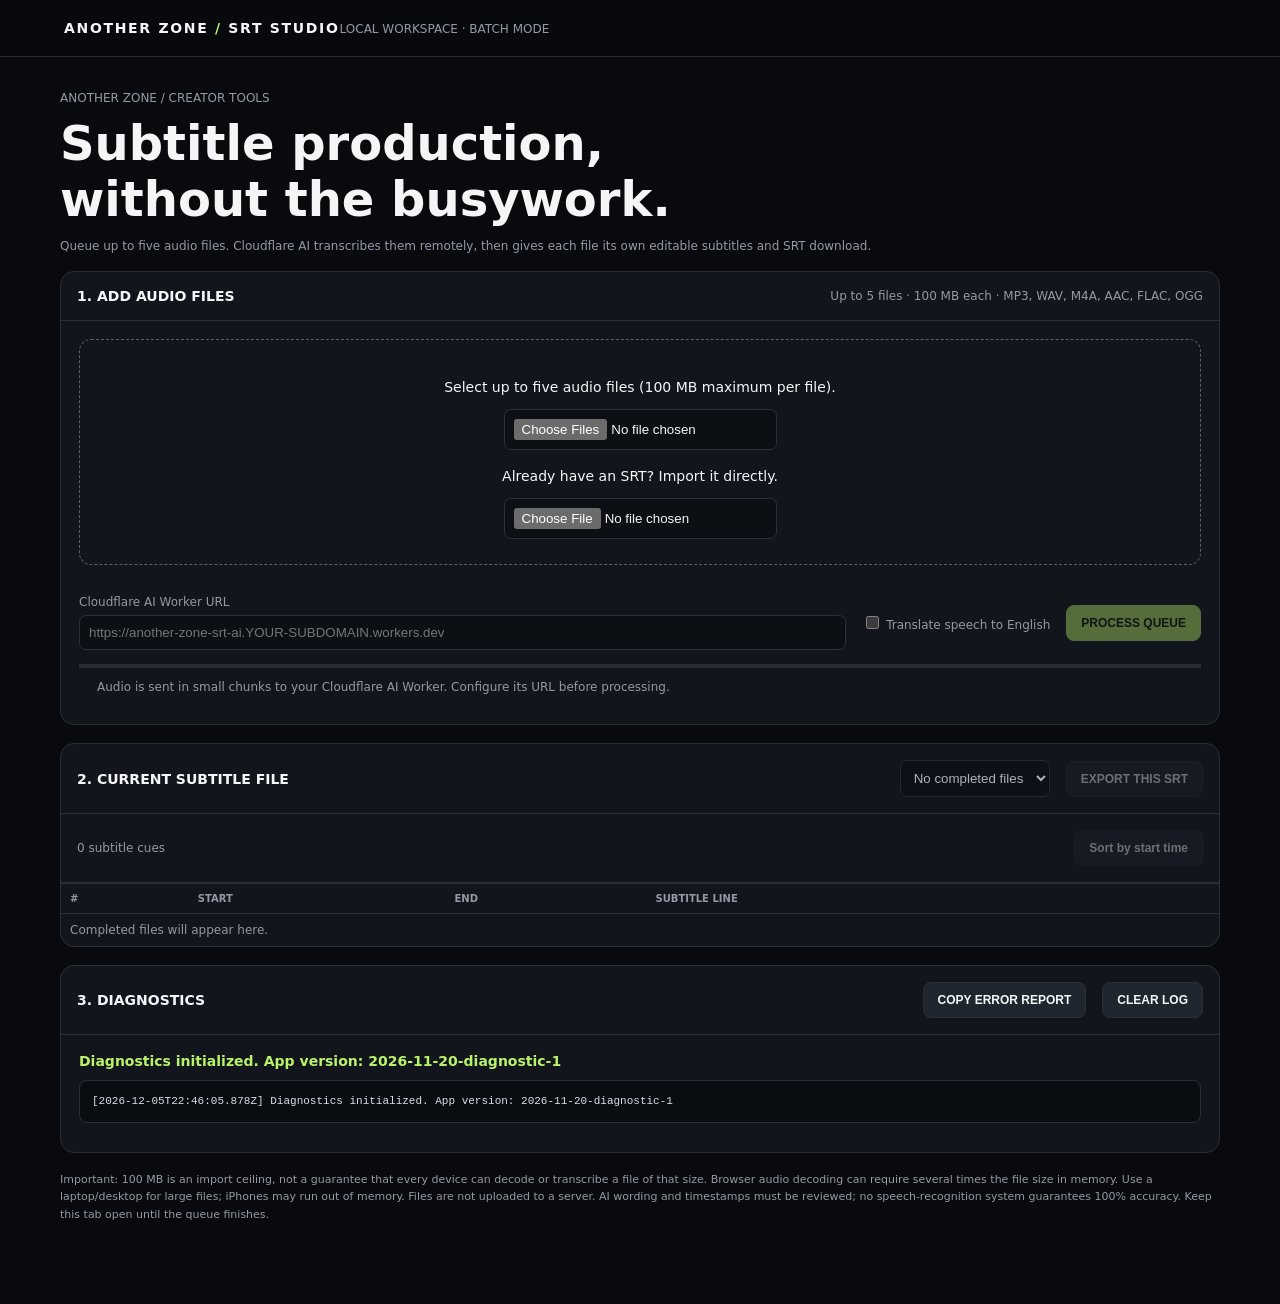
==== index.html @ 80d5459a "Remove unnecessary full-size MP3 allocation" ====
<!doctype html>
<html lang="en"><head><meta charset="utf-8"><meta name="viewport" content="width=device-width,initial-scale=1"><meta name="theme-color" content="#090a0d"><title>Another Zone SRT Studio</title>
<style>
:root{color-scheme:dark;--bg:#090a0d;--panel:#12151b;--line:#2a303a;--muted:#9299a7;--text:#f4f5f7;--accent:#b8f36b}*{box-sizing:border-box}body{margin:0;background:var(--bg);color:var(--text);font:14px system-ui,sans-serif}header{padding:20px 5%;border-bottom:1px solid var(--line);position:sticky;top:0;background:#090a0dee}header b{letter-spacing:.12em}main{max-width:1200px;margin:auto;padding:34px 20px 70px}h1{font-size:clamp(30px,5vw,48px);margin:10px 0}.muted{color:var(--muted);font-size:12px}.panel{background:var(--panel);border:1px solid var(--line);border-radius:14px;margin:18px 0;overflow:hidden}.head{padding:16px;border-bottom:1px solid var(--line);display:flex;justify-content:space-between;align-items:center;gap:12px;flex-wrap:wrap}.body{padding:18px}.btn{border:1px solid var(--line);background:#202630;color:var(--text);padding:10px 14px;border-radius:8px;cursor:pointer;font-weight:650;font-size:12px}.primary{background:var(--accent);color:#10150b;border-color:var(--accent)}button:disabled{opacity:.4;cursor:not-allowed}.settings{display:flex;gap:16px;flex-wrap:wrap;align-items:center}.settings label{font-size:12px;color:var(--muted)}select,input{background:#0c0f14;color:var(--text);border:1px solid var(--line);padding:9px;border-radius:7px}.drop{border:1px dashed #56606e;border-radius:12px;padding:25px;text-align:center}.queue{display:grid;gap:8px;margin-top:14px}.job{display:flex;align-items:center;gap:12px;justify-content:space-between;padding:12px;border:1px solid var(--line);border-radius:9px;flex-wrap:wrap}.job small{color:var(--muted)}.state{font-size:11px;color:var(--accent)}.progress{height:4px;background:#272d36;margin-top:14px}.progress span{display:block;height:100%;background:var(--accent);width:0}.msg{padding:12px 18px;color:var(--muted);font-size:12px}.tablewrap{overflow:auto}table{border-collapse:collapse;width:100%;min-width:760px}th,td{padding:9px;border-top:1px solid var(--line);text-align:left}th{font-size:10px;color:var(--muted)}td input,td textarea{width:100%;min-width:100px}td textarea{min-width:240px;min-height:42px}.rowbtn{padding:5px 8px}.foot{font-size:11px;color:var(--muted);line-height:1.6}
</style></head><body><header><b>ANOTHER ZONE <span style="color:var(--accent)">/</span> SRT STUDIO</b><span class="muted">LOCAL WORKSPACE · BATCH MODE</span></header><main>
<div class="muted">ANOTHER ZONE / CREATOR TOOLS</div><h1>Subtitle production,<br>without the busywork.</h1><p class="muted">Queue up to five audio files. Cloudflare AI transcribes them remotely, then gives each file its own editable subtitles and SRT download.</p>
<section class="panel"><div class="head"><b>1. ADD AUDIO FILES</b><span class="muted">Up to 5 files · 100 MB each · MP3, WAV, M4A, AAC, FLAC, OGG</span></div><div class="body"><div class="drop"><p>Select up to five audio files (100 MB maximum per file).</p><input id="files" type="file" accept="audio/*,.mp3,.wav,.m4a,.aac,.flac,.ogg" multiple><p style="margin-top:18px">Already have an SRT? Import it directly.</p><input id="srtfile" type="file" accept=".srt,.txt"></div><div class="queue" id="queue"></div><div class="settings" style="margin-top:16px"><label style="flex:1;min-width:240px">Cloudflare AI Worker URL <input id="workerurl" type="url" placeholder="https://another-zone-srt-ai.YOUR-SUBDOMAIN.workers.dev" style="width:100%;margin-top:6px"></label><label><input id="translate" type="checkbox"> Translate speech to English</label><button class="btn primary" id="run" disabled>PROCESS QUEUE</button></div><div class="progress"><span id="bar"></span></div><div class="msg" id="message">Audio is sent in small chunks to your Cloudflare AI Worker. Configure its URL before processing.</div></div></section>
<section class="panel"><div class="head"><b>2. CURRENT SUBTITLE FILE</b><div class="settings"><select id="active" disabled><option>No completed files</option></select><button class="btn" id="download" disabled>EXPORT THIS SRT</button></div></div><div class="head"><span class="muted" id="stats">0 subtitle cues</span><button class="btn" id="sort" disabled>Sort by start time</button></div><div class="tablewrap"><table><thead><tr><th>#</th><th>START</th><th>END</th><th>SUBTITLE LINE</th><th></th></tr></thead><tbody id="rows"><tr><td colspan="5" class="muted">Completed files will appear here.</td></tr></tbody></table></div></section>
<section class="panel"><div class="head"><b>3. DIAGNOSTICS</b><div class="settings"><button class="btn" id="diagcopy">COPY ERROR REPORT</button><button class="btn" id="diagclear">CLEAR LOG</button></div></div><div class="body"><div id="diagstatus" style="font-weight:650;color:var(--accent)">Diagnostics ready. Errors and processing stages will appear here.</div><pre id="diaglog" style="white-space:pre-wrap;overflow-wrap:anywhere;max-height:300px;overflow:auto;background:#090c11;border:1px solid var(--line);border-radius:8px;padding:12px;font:11px/1.5 ui-monospace,monospace;color:#d9dee8">No errors recorded.</pre></div></section><p class="foot">Important: 100 MB is an import ceiling, not a guarantee that every device can decode or transcribe a file of that size. Browser audio decoding can require several times the file size in memory. Use a laptop/desktop for large files; iPhones may run out of memory. Files are not uploaded to a server. AI wording and timestamps must be reviewed; no speech-recognition system guarantees 100% accuracy. Keep this tab open until the queue finishes.</p>
</main><script type="module">
const $=id=>document.getElementById(id);let jobs=[],results=new Map(),pipe=null,pipeModel='',lib=null,current='';let db=null;
const MAX=100*1024*1024;
const DIAG_KEY='az_srt_diagnostics_v1';let diagLines=[];
function diag(message,detail=''){const line='['+new Date().toISOString()+'] '+message+(detail?'\n'+String(detail):'');diagLines.push(line);if(diagLines.length>120)diagLines=diagLines.slice(-120);try{localStorage.setItem(DIAG_KEY,JSON.stringify(diagLines))}catch{}const el=$('diaglog');if(el)el.textContent=diagLines.join('\n\n');const st=$('diagstatus');if(st)st.textContent=message}
try{diagLines=JSON.parse(localStorage.getItem(DIAG_KEY)||'[]')}catch{diagLines=[]}
window.addEventListener('error',e=>diag('JAVASCRIPT ERROR: '+(e.message||'Unknown error'),(e.filename||'')+':'+(e.lineno||'?')+':'+(e.colno||'?')+'\n'+(e.error?.stack||'')));
window.addEventListener('unhandledrejection',e=>diag('UNHANDLED PROMISE REJECTION',e.reason?.stack||e.reason?.message||String(e.reason)));
window.addEventListener('pagehide',()=>{try{localStorage.setItem(DIAG_KEY,JSON.stringify(diagLines))}catch{}});
$('diagcopy').onclick=async()=>{const report=['Another Zone SRT Studio diagnostic report','User agent: '+navigator.userAgent,'URL: '+location.href,'Online: '+navigator.onLine,'Memory: '+(performance.memory?Math.round(performance.memory.usedJSHeapSize/1048576)+' MB heap':'not exposed'),...diagLines].join('\n\n');try{await navigator.clipboard.writeText(report);say('Diagnostic report copied. Paste it into this chat.')}catch{const ta=document.createElement('textarea');ta.value=report;document.body.append(ta);ta.select();document.execCommand('copy');ta.remove();say('Diagnostic report copied. Paste it into this chat.')}};
$('diagclear').onclick=()=>{diagLines=[];try{localStorage.removeItem(DIAG_KEY)}catch{}diag('Diagnostic log cleared.')};
diag('Diagnostics initialized. App version: 2026-11-20-diagnostic-1');
try{const savedWorker=localStorage.getItem('az_srt_worker_url');if(savedWorker)$('workerurl').value=savedWorker}catch{}$('workerurl').addEventListener('change',()=>{try{localStorage.setItem('az_srt_worker_url',$('workerurl').value.trim())}catch{}});
const fmt=n=>{n=Math.max(0,Math.round(n));return [Math.floor(n/3600000),Math.floor(n%3600000/60000),Math.floor(n%60000/1000)].map(x=>String(x).padStart(2,'0')).join(':')+','+String(n%1000).padStart(3,'0')};
const time=s=>{const m=String(s).trim().match(/^(\d{1,2}):(\d{2}):(\d{2})[,\.](\d{1,3})$/);return m?(+m[1]*3600+ +m[2]*60+ +m[3])*1000+ +(m[4].padEnd(3,'0')):null};
function openDB(){return new Promise((resolve,reject)=>{const req=indexedDB.open('AnotherZoneSRTStudio',1);req.onupgradeneeded=()=>{if(!req.result.objectStoreNames.contains('subtitles'))req.result.createObjectStore('subtitles',{keyPath:'name'})};req.onsuccess=()=>{db=req.result;resolve(db)};req.onerror=()=>reject(req.error)})}
function saveDoc(name,cues){if(!db)return;const tx=db.transaction('subtitles','readwrite');tx.objectStore('subtitles').put({name,cues,updated:Date.now()})}
async function restoreDocs(){try{await openDB();const tx=db.transaction('subtitles','readonly'),req=tx.objectStore('subtitles').getAll();req.onsuccess=()=>{for(const doc of req.result||[])results.set(doc.name,doc.cues);if(results.size){current=[...results.keys()][0];renderResults();say('Restored '+results.size+' saved subtitle file(s) from this browser.')}}}catch(e){say('Local recovery storage is unavailable in this browser: '+e.message)}}
function parseSrt(raw){const blocks=raw.replace(/^\uFEFF/,'').replace(/\r/g,'').trim().split(/\n\s*\n/),out=[];for(const block of blocks){const lines=block.split('\n'),idx=lines.findIndex(x=>x.includes('-->'));if(idx<0)continue;const p=lines[idx].split('-->'),a=time(p[0].trim()),b=time(p[1].trim().split(/\s+/)[0]);if(a===null||b===null)continue;const text=lines.slice(idx+1).join('\n').replace(/<[^>]*>/g,'').trim();if(text)out.push({start:a,end:b,text})}return out}
$('srtfile').addEventListener('change',async e=>{const file=e.target.files&&e.target.files[0];if(!file)return;try{const cues=parseSrt(await file.text());if(!cues.length)throw Error('No valid subtitle cues found. Check that this is a standard SRT file.');const name=file.name.toLowerCase().endsWith('.srt')?file.name:file.name.replace(/\.[^.]+$/,'')+'.srt';results.set(name,cues);current=name;saveDoc(name,cues);renderResults();say('Imported '+cues.length+' subtitle cues from '+file.name+'. You can edit and export them below.')}catch(err){say('SRT import failed: '+err.message)}e.target.value=''});function say(s){$('message').textContent=s}
function renderQueue(){$('queue').innerHTML='';jobs.forEach((j,i)=>{const d=document.createElement('div');d.className='job';const info=document.createElement('div');info.innerHTML='<b></b><br><small></small>';info.querySelector('b').textContent=(i+1)+'. '+j.file.name;info.querySelector('small').textContent=(j.file.size/1048576).toFixed(1)+' MB';const st=document.createElement('span');st.className='state';st.textContent=j.status;const right=document.createElement('div');right.style.textAlign='right';right.append(st);if(j.error){const err=document.createElement('small');err.style.cssText='display:block;max-width:520px;color:#ff9b9b;margin-top:5px;white-space:normal';err.textContent=j.error;right.append(err)}d.append(info,right);$('queue').append(d)});$('run').disabled=!jobs.some(j=>j.status==='Queued')}
function renderResults(){const names=[...results.keys()];$('active').innerHTML='';names.forEach(n=>{const o=document.createElement('option');o.value=n;o.textContent=n;$('active').append(o)});$('active').disabled=!names.length;$('download').disabled=!names.length;$('sort').disabled=!names.length;if(!names.length)return;current=names.includes(current)?current:names[0];$('active').value=current;renderCues()}
function renderCues(){const cues=results.get(current)||[];$('stats').textContent=cues.length+' cues · '+current;$('rows').innerHTML='';cues.forEach((c,i)=>{const tr=document.createElement('tr');const td0=document.createElement('td');td0.textContent=i+1;tr.append(td0);['start','end'].forEach(k=>{const td=document.createElement('td'),inp=document.createElement('input');inp.value=fmt(c[k]);inp.onchange=()=>{const v=time(inp.value);if(v===null||v<0){inp.value=fmt(c[k]);say('Invalid timecode. Use HH:MM:SS,mmm.')}else{c[k]=v;say('Timecode updated.')}};td.append(inp);tr.append(td)});const td=document.createElement('td'),ta=document.createElement('textarea');ta.value=c.text;ta.onchange=()=>c.text=ta.value;td.append(ta);tr.append(td);const del=document.createElement('td'),b=document.createElement('button');b.className='btn rowbtn';b.textContent='×';b.onclick=()=>{cues.splice(i,1);renderCues()};del.append(b);tr.append(del);$('rows').append(tr)})}
$('active').onchange=()=>{current=$('active').value;renderCues()};
$('files').onchange=()=>{const chosen=[...$('files').files];if(chosen.length>5){say('Choose no more than five files per batch.');$('files').value='';return}const invalid=chosen.find(f=>f.size>MAX);if(invalid){say(invalid.name+' exceeds the 100 MB per-file limit.');$('files').value='';return}jobs=chosen.map(file=>({file,status:'Queued'}));renderQueue();say(chosen.length+' file(s) queued. They will run sequentially.');};
async function getAudioDuration(file){return new Promise((resolve,reject)=>{const audio=document.createElement('audio'),url=URL.createObjectURL(file),timer=setTimeout(()=>{URL.revokeObjectURL(url);reject(Error('AUDIO_METADATA_TIMEOUT: Could not read audio duration.'))},15000);audio.preload='metadata';audio.onloadedmetadata=()=>{clearTimeout(timer);const d=audio.duration;URL.revokeObjectURL(url);if(!Number.isFinite(d)||d<=0)reject(Error('AUDIO_DURATION_UNKNOWN: Could not determine recording length.'));else resolve(d)};audio.onerror=()=>{clearTimeout(timer);URL.revokeObjectURL(url);reject(Error('AUDIO_METADATA_FAILED: Safari could not read this audio format.'))};audio.src=url})}
function parseWorkerTime(v){if(typeof v==='number')return v;const n=Number(v);return Number.isFinite(n)?n:0}
function mp3Chunks(file){
  return file.arrayBuffer().then(buffer=>{
    const data=new Uint8Array(buffer);let pos=0;
    if(data.length>=10&&String.fromCharCode(...data.slice(0,3))==='ID3'){
      const size=(data[6]<<21)|(data[7]<<14)|(data[8]<<7)|data[9];pos=Math.min(data.length,10+size);
    }
    const frames=[];let skipped=0;
    const mpeg1=[0,32,40,48,56,64,80,96,112,128,160,192,224,256,320];
    const mpeg2=[0,8,16,24,32,40,48,56,64,80,96,112,128,144,160];
    while(pos+4<=data.length){
      const h=(data[pos]*0x1000000)+(data[pos+1]<<16)+(data[pos+2]<<8)+data[pos+3];
      if((h>>>21)!==0x7ff){pos++;if(++skipped>4096&&frames.length===0)throw Error('MP3_INVALID: Could not locate valid MP3 audio frames.');continue}
      const version=(h>>>19)&3,layer=(h>>>17)&3,bitrateIndex=(h>>>12)&15,sampleIndex=(h>>>10)&3,padding=(h>>>9)&1;
      if(version===1||layer!==1||bitrateIndex===0||bitrateIndex===15||sampleIndex===3){pos++;continue}
      const rates=[44100,48000,32000];let rate=rates[sampleIndex];if(version===2)rate/=2;else if(version===0)rate/=4;
      const bitrate=(version===3?mpeg1:mpeg2)[bitrateIndex]*1000;
      const frameLength=Math.floor((version===3?144:72)*bitrate/rate)+padding;
      if(frameLength<24||pos+frameLength>data.length){pos++;continue}
      const seconds=(version===3?1152:576)/rate;
      frames.push({start:pos,end:pos+frameLength,duration:seconds});pos+=frameLength;skipped=0;
    }
    if(!frames.length)throw Error('MP3_UNSUPPORTED: This file does not contain a supported MP3 audio stream.');
    const chunks=[];let first=0,last=0,duration=0,chunkStart=0;
    for(let i=0;i<frames.length;i++){
      const frame=frames[i],frameDuration=frame.duration;
      if(i>first&&(duration+frameDuration>15||frame.end-frames[first].start>900000)){
        chunks.push({start:frames[first].start,end:frames[i-1].end,startSeconds:chunkStart,duration});
        chunkStart+=duration;first=i;duration=0;
      }
      duration+=frameDuration;last=i;
    }
    if(last>=first)chunks.push({start:frames[first].start,end:frames[last].end,startSeconds:chunkStart,duration});
    return {data,chunks,totalDuration:frames.reduce((s,x)=>s+x.duration,0)};
  });
}
function bytesToBase64(bytes){
  let binary='';const step=0x8000;
  for(let i=0;i<bytes.length;i+=step)binary+=String.fromCharCode(...bytes.subarray(i,Math.min(i+step,bytes.length)));
  return btoa(binary);
}
function cuesFromChunk(data,offset,duration){
  const segments=Array.isArray(data.segments)?data.segments:[],cues=[];
  for(const seg of segments){
    const text=String(seg.text||'').trim();if(!text)continue;
    const a=parseWorkerTime(seg.start??seg.timestamp?.[0]),b=parseWorkerTime(seg.end??seg.timestamp?.[1]);
    cues.push({start:Math.round((offset+Math.max(0,a))*1000),end:Math.round(Math.min(offset+duration,offset+Math.max(a+0.25,b))*1000),text});
  }
  if(!cues.length){const text=String(data.text||'').trim();if(text)cues.push({start:Math.round(offset*1000),end:Math.round((offset+duration)*1000),text});}
  return cues;
}
async function transcribe(job){
  const base=$('workerurl').value.trim().replace(/\/+$/,'');
  if(!/^https:\/\//i.test(base))throw Error('WORKER_URL_MISSING: The transcription service is not connected yet. A Cloudflare Worker URL is required.');
  if(!/\.mp3(?:$|\?)/i.test(job.file.name))throw Error('FORMAT_NOT_SUPPORTED: Reliable remote chunking currently supports MP3 files. Please use an MP3 export.');
  job.stage='checking transcription service';diag('WORKER: checking '+base+'/health');
  let health;try{health=await fetch(base+'/health',{method:'GET'});}catch(e){throw Error('WORKER_CONNECTION_FAILED: Could not reach the transcription service. Check its URL and deployment. '+e.message)}
  if(!health.ok)throw Error('WORKER_HEALTH_FAILED: Service returned HTTP '+health.status+'.');
  const healthData=await health.json();if(!healthData.ok)throw Error('WORKER_HEALTH_INVALID: '+JSON.stringify(healthData));
  diag('WORKER CONNECTED: '+(healthData.model||'Whisper'));
  job.stage='splitting MP3 at valid frame boundaries';
  const parsed=await mp3Chunks(job.file),out=[];
  diag('MP3 READY: '+job.file.name+' · '+parsed.totalDuration.toFixed(1)+' seconds · '+parsed.chunks.length+' valid audio chunks');
  for(let i=0;i<parsed.chunks.length;i++){
    const chunk=parsed.chunks[i],blob=parsed.data.slice(chunk.start,chunk.end);
    if(blob.byteLength>1024*1024)throw Error('CHUNK_TOO_LARGE: An MP3 segment exceeded 1 MB. Export at a lower bitrate and retry.');
    job.stage='transcribing audio chunk '+(i+1)+'/'+parsed.chunks.length;
    say('Transcribing '+job.file.name+' · '+(i+1)+' of '+parsed.chunks.length);
    diag('UPLOAD: '+job.file.name+' chunk '+(i+1)+'/'+parsed.chunks.length+' · '+Math.round(chunk.startSeconds)+'s');
    const response=await fetch(base+'/transcribe-chunk',{method:'POST',headers:{'Content-Type':'application/octet-stream','X-Chunk-Index':String(i),'X-Chunk-Count':String(parsed.chunks.length),'X-Audio-Name':encodeURIComponent(job.file.name),'X-Task':$('translate').checked?'translate':'transcribe','X-Chunk-Start':String(chunk.startSeconds),'X-Chunk-Duration':String(chunk.duration)},body:blob});
    let data;try{data=await response.json()}catch{throw Error('WORKER_BAD_RESPONSE: HTTP '+response.status+' returned an invalid response.')}
    if(!response.ok||!data.ok)throw Error('CLOUDFLARE_AI_ERROR: '+(data.error||response.status)+' · '+(data.message||response.statusText));
    const cues=cuesFromChunk(data,chunk.startSeconds,chunk.duration);out.push(...cues);
    diag('CHUNK COMPLETE: '+(i+1)+'/'+parsed.chunks.length+' · '+cues.length+' subtitle cues');
    $('bar').style.width=Math.round((i+1)/parsed.chunks.length*100)+'%';
  }
  if(!out.length)throw Error('NO_TRANSCRIPT: The transcription service returned no speech.');
  out.sort((a,b)=>a.start-b.start);diag('TRANSCRIPTION COMPLETE: '+out.length+' subtitle cues');return out;
}
$('run').onclick=async()=>{const btn=$('run');if(btn.dataset.busy==='1')return;btn.dataset.busy='1';btn.disabled=true;let completed=0;try{for(const job of jobs){if(job.status!=='Queued')continue;job.status='Processing';renderQueue();try{const cues=await transcribe(job);const name=job.file.name.replace(/\.[^.]+$/,'')+'.srt';results.set(name,cues);saveDoc(name,cues);job.status='Done · '+cues.length+' cues';completed++;current=name;renderResults();job.status='Done';say('Completed '+job.file.name+'. Export it now or continue to the next file.');}catch(e){job.status='Failed';job.error=(e&&e.stack)?e.stack:(e?.message||String(e));diag('JOB FAILED: '+job.file.name+' at stage '+(job.stage||'unknown'),job.error);say('Could not process '+job.file.name+': '+(e?.message||String(e))+' · See Diagnostics below.')}renderQueue();$('bar').style.width=Math.round((jobs.filter(j=>j.status!=='Queued'&&j.status!=='Processing').length/jobs.length)*100)+'%'}say('Queue finished. '+completed+' file(s) completed. Export each result using the file selector.')}catch(e){diag('QUEUE FATAL ERROR',e?.stack||e?.message||String(e));say('Queue stopped: '+(e?.message||String(e))+' · See Diagnostics below.')}finally{renderQueue();btn.dataset.busy='0';btn.disabled=!jobs.some(j=>j.status==='Queued')}};
function makeSrt(name){const cues=results.get(name)||[];return cues.map((c,i)=>(i+1)+'\n'+fmt(c.start)+' --> '+fmt(c.end)+'\n'+c.text.replace(/\r/g,'').trim()).join('\n\n')+'\n'}
$('download').onclick=()=>{if(!current)return;const blob=new Blob([makeSrt(current)],{type:'application/x-subrip;charset=utf-8'}),url=URL.createObjectURL(blob),a=document.createElement('a');a.href=url;a.download=current;a.click();setTimeout(()=>URL.revokeObjectURL(url),2000)};
$('sort').onclick=()=>{const cues=results.get(current)||[];cues.sort((a,b)=>a.start-b.start);saveDoc(current,cues);renderCues();say('Cues sorted by start time. Review for overlaps before export.')};
$('rows').addEventListener('change',()=>{if(current)saveDoc(current,results.get(current)||[])});
restoreDocs();
</script></body></html>
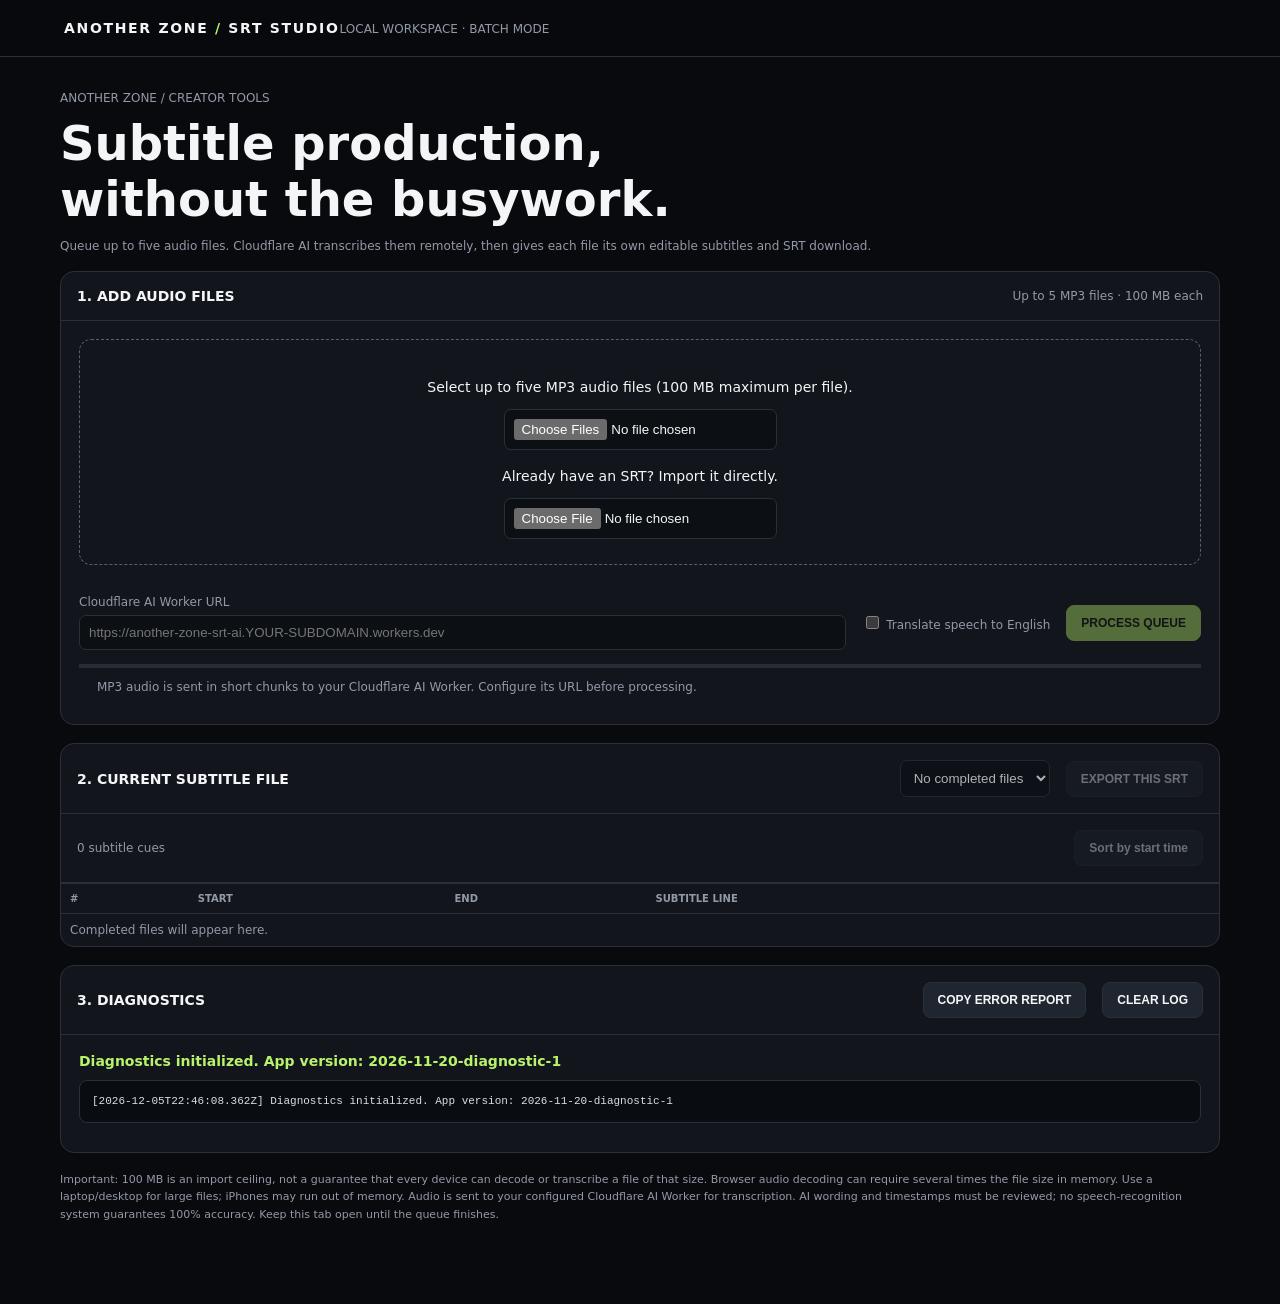
==== commit 288d866b: "Clarify MP3-only remote transcription and audio upload behavior" ====
--- a/index.html
+++ b/index.html
@@ -4,9 +4,9 @@
 :root{color-scheme:dark;--bg:#090a0d;--panel:#12151b;--line:#2a303a;--muted:#9299a7;--text:#f4f5f7;--accent:#b8f36b}*{box-sizing:border-box}body{margin:0;background:var(--bg);color:var(--text);font:14px system-ui,sans-serif}header{padding:20px 5%;border-bottom:1px solid var(--line);position:sticky;top:0;background:#090a0dee}header b{letter-spacing:.12em}main{max-width:1200px;margin:auto;padding:34px 20px 70px}h1{font-size:clamp(30px,5vw,48px);margin:10px 0}.muted{color:var(--muted);font-size:12px}.panel{background:var(--panel);border:1px solid var(--line);border-radius:14px;margin:18px 0;overflow:hidden}.head{padding:16px;border-bottom:1px solid var(--line);display:flex;justify-content:space-between;align-items:center;gap:12px;flex-wrap:wrap}.body{padding:18px}.btn{border:1px solid var(--line);background:#202630;color:var(--text);padding:10px 14px;border-radius:8px;cursor:pointer;font-weight:650;font-size:12px}.primary{background:var(--accent);color:#10150b;border-color:var(--accent)}button:disabled{opacity:.4;cursor:not-allowed}.settings{display:flex;gap:16px;flex-wrap:wrap;align-items:center}.settings label{font-size:12px;color:var(--muted)}select,input{background:#0c0f14;color:var(--text);border:1px solid var(--line);padding:9px;border-radius:7px}.drop{border:1px dashed #56606e;border-radius:12px;padding:25px;text-align:center}.queue{display:grid;gap:8px;margin-top:14px}.job{display:flex;align-items:center;gap:12px;justify-content:space-between;padding:12px;border:1px solid var(--line);border-radius:9px;flex-wrap:wrap}.job small{color:var(--muted)}.state{font-size:11px;color:var(--accent)}.progress{height:4px;background:#272d36;margin-top:14px}.progress span{display:block;height:100%;background:var(--accent);width:0}.msg{padding:12px 18px;color:var(--muted);font-size:12px}.tablewrap{overflow:auto}table{border-collapse:collapse;width:100%;min-width:760px}th,td{padding:9px;border-top:1px solid var(--line);text-align:left}th{font-size:10px;color:var(--muted)}td input,td textarea{width:100%;min-width:100px}td textarea{min-width:240px;min-height:42px}.rowbtn{padding:5px 8px}.foot{font-size:11px;color:var(--muted);line-height:1.6}
 </style></head><body><header><b>ANOTHER ZONE <span style="color:var(--accent)">/</span> SRT STUDIO</b><span class="muted">LOCAL WORKSPACE · BATCH MODE</span></header><main>
 <div class="muted">ANOTHER ZONE / CREATOR TOOLS</div><h1>Subtitle production,<br>without the busywork.</h1><p class="muted">Queue up to five audio files. Cloudflare AI transcribes them remotely, then gives each file its own editable subtitles and SRT download.</p>
-<section class="panel"><div class="head"><b>1. ADD AUDIO FILES</b><span class="muted">Up to 5 files · 100 MB each · MP3, WAV, M4A, AAC, FLAC, OGG</span></div><div class="body"><div class="drop"><p>Select up to five audio files (100 MB maximum per file).</p><input id="files" type="file" accept="audio/*,.mp3,.wav,.m4a,.aac,.flac,.ogg" multiple><p style="margin-top:18px">Already have an SRT? Import it directly.</p><input id="srtfile" type="file" accept=".srt,.txt"></div><div class="queue" id="queue"></div><div class="settings" style="margin-top:16px"><label style="flex:1;min-width:240px">Cloudflare AI Worker URL <input id="workerurl" type="url" placeholder="https://another-zone-srt-ai.YOUR-SUBDOMAIN.workers.dev" style="width:100%;margin-top:6px"></label><label><input id="translate" type="checkbox"> Translate speech to English</label><button class="btn primary" id="run" disabled>PROCESS QUEUE</button></div><div class="progress"><span id="bar"></span></div><div class="msg" id="message">Audio is sent in small chunks to your Cloudflare AI Worker. Configure its URL before processing.</div></div></section>
+<section class="panel"><div class="head"><b>1. ADD AUDIO FILES</b><span class="muted">Up to 5 MP3 files · 100 MB each</span></div><div class="body"><div class="drop"><p>Select up to five MP3 audio files (100 MB maximum per file).</p><input id="files" type="file" accept=".mp3,audio/mpeg" multiple><p style="margin-top:18px">Already have an SRT? Import it directly.</p><input id="srtfile" type="file" accept=".srt,.txt"></div><div class="queue" id="queue"></div><div class="settings" style="margin-top:16px"><label style="flex:1;min-width:240px">Cloudflare AI Worker URL <input id="workerurl" type="url" placeholder="https://another-zone-srt-ai.YOUR-SUBDOMAIN.workers.dev" style="width:100%;margin-top:6px"></label><label><input id="translate" type="checkbox"> Translate speech to English</label><button class="btn primary" id="run" disabled>PROCESS QUEUE</button></div><div class="progress"><span id="bar"></span></div><div class="msg" id="message">MP3 audio is sent in short chunks to your Cloudflare AI Worker. Configure its URL before processing.</div></div></section>
 <section class="panel"><div class="head"><b>2. CURRENT SUBTITLE FILE</b><div class="settings"><select id="active" disabled><option>No completed files</option></select><button class="btn" id="download" disabled>EXPORT THIS SRT</button></div></div><div class="head"><span class="muted" id="stats">0 subtitle cues</span><button class="btn" id="sort" disabled>Sort by start time</button></div><div class="tablewrap"><table><thead><tr><th>#</th><th>START</th><th>END</th><th>SUBTITLE LINE</th><th></th></tr></thead><tbody id="rows"><tr><td colspan="5" class="muted">Completed files will appear here.</td></tr></tbody></table></div></section>
-<section class="panel"><div class="head"><b>3. DIAGNOSTICS</b><div class="settings"><button class="btn" id="diagcopy">COPY ERROR REPORT</button><button class="btn" id="diagclear">CLEAR LOG</button></div></div><div class="body"><div id="diagstatus" style="font-weight:650;color:var(--accent)">Diagnostics ready. Errors and processing stages will appear here.</div><pre id="diaglog" style="white-space:pre-wrap;overflow-wrap:anywhere;max-height:300px;overflow:auto;background:#090c11;border:1px solid var(--line);border-radius:8px;padding:12px;font:11px/1.5 ui-monospace,monospace;color:#d9dee8">No errors recorded.</pre></div></section><p class="foot">Important: 100 MB is an import ceiling, not a guarantee that every device can decode or transcribe a file of that size. Browser audio decoding can require several times the file size in memory. Use a laptop/desktop for large files; iPhones may run out of memory. Files are not uploaded to a server. AI wording and timestamps must be reviewed; no speech-recognition system guarantees 100% accuracy. Keep this tab open until the queue finishes.</p>
+<section class="panel"><div class="head"><b>3. DIAGNOSTICS</b><div class="settings"><button class="btn" id="diagcopy">COPY ERROR REPORT</button><button class="btn" id="diagclear">CLEAR LOG</button></div></div><div class="body"><div id="diagstatus" style="font-weight:650;color:var(--accent)">Diagnostics ready. Errors and processing stages will appear here.</div><pre id="diaglog" style="white-space:pre-wrap;overflow-wrap:anywhere;max-height:300px;overflow:auto;background:#090c11;border:1px solid var(--line);border-radius:8px;padding:12px;font:11px/1.5 ui-monospace,monospace;color:#d9dee8">No errors recorded.</pre></div></section><p class="foot">Important: 100 MB is an import ceiling, not a guarantee that every device can decode or transcribe a file of that size. Browser audio decoding can require several times the file size in memory. Use a laptop/desktop for large files; iPhones may run out of memory. Audio is sent to your configured Cloudflare AI Worker for transcription. AI wording and timestamps must be reviewed; no speech-recognition system guarantees 100% accuracy. Keep this tab open until the queue finishes.</p>
 </main><script type="module">
 const $=id=>document.getElementById(id);let jobs=[],results=new Map(),pipe=null,pipeModel='',lib=null,current='';let db=null;
 const MAX=100*1024*1024;
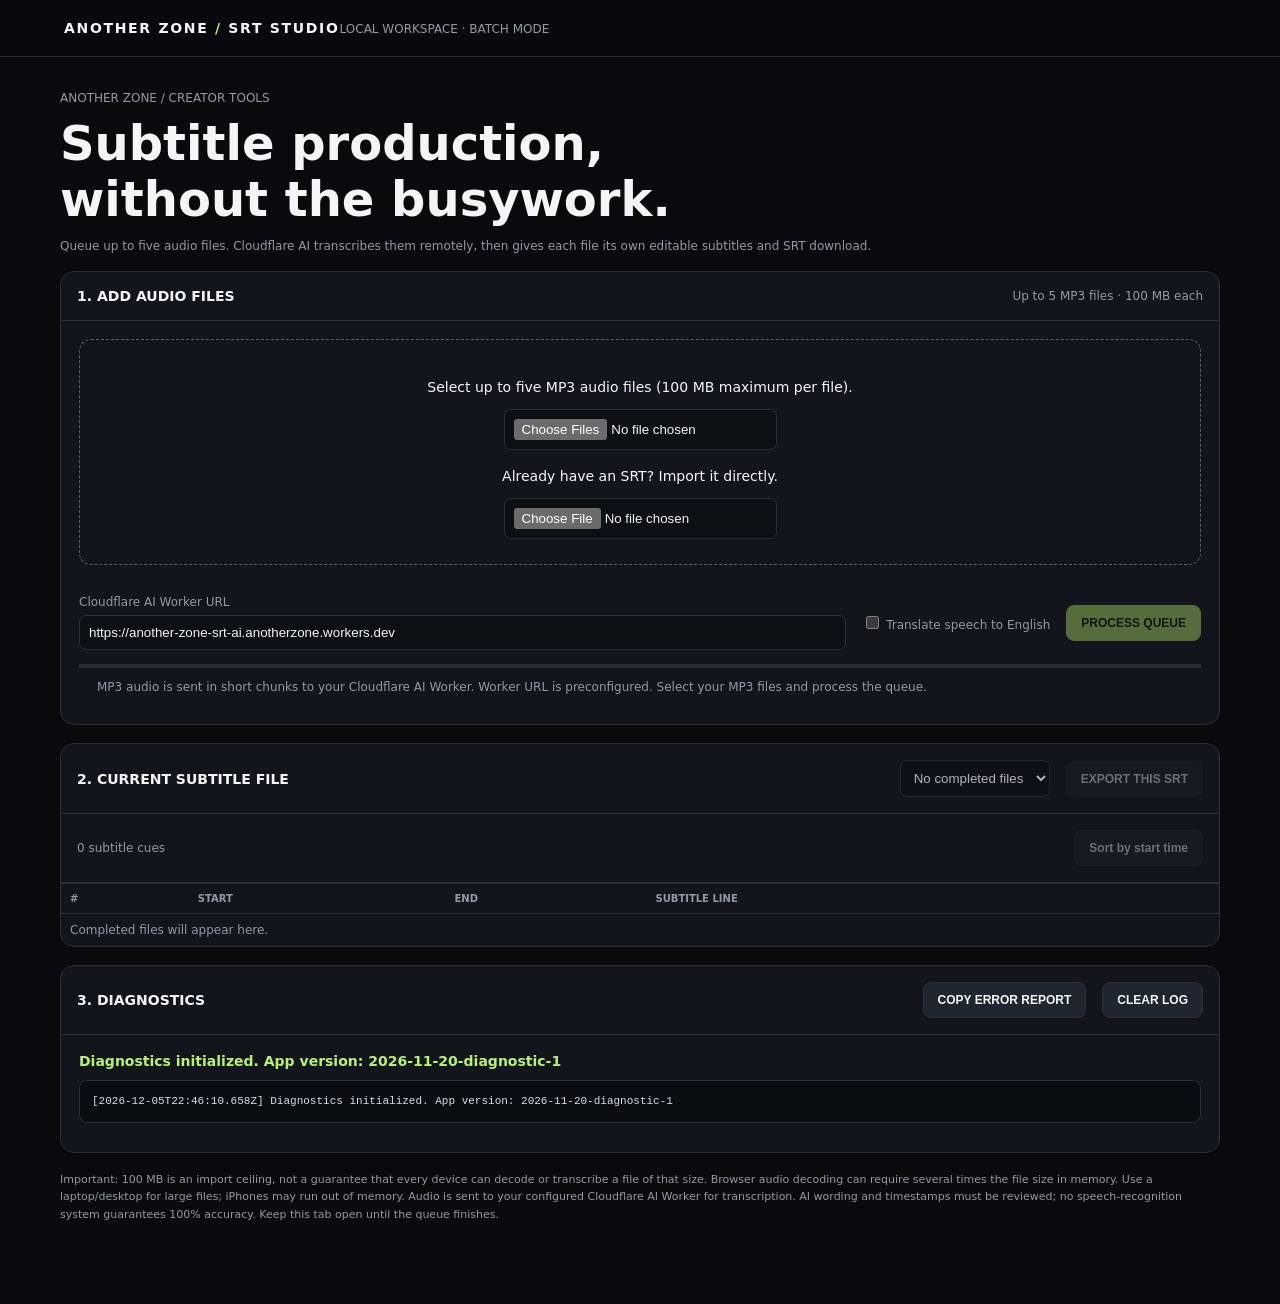
==== commit e8e2d891: "Connect SRT Studio to live Cloudflare AI Worker by default" ====
--- a/index.html
+++ b/index.html
@@ -4,7 +4,7 @@
 :root{color-scheme:dark;--bg:#090a0d;--panel:#12151b;--line:#2a303a;--muted:#9299a7;--text:#f4f5f7;--accent:#b8f36b}*{box-sizing:border-box}body{margin:0;background:var(--bg);color:var(--text);font:14px system-ui,sans-serif}header{padding:20px 5%;border-bottom:1px solid var(--line);position:sticky;top:0;background:#090a0dee}header b{letter-spacing:.12em}main{max-width:1200px;margin:auto;padding:34px 20px 70px}h1{font-size:clamp(30px,5vw,48px);margin:10px 0}.muted{color:var(--muted);font-size:12px}.panel{background:var(--panel);border:1px solid var(--line);border-radius:14px;margin:18px 0;overflow:hidden}.head{padding:16px;border-bottom:1px solid var(--line);display:flex;justify-content:space-between;align-items:center;gap:12px;flex-wrap:wrap}.body{padding:18px}.btn{border:1px solid var(--line);background:#202630;color:var(--text);padding:10px 14px;border-radius:8px;cursor:pointer;font-weight:650;font-size:12px}.primary{background:var(--accent);color:#10150b;border-color:var(--accent)}button:disabled{opacity:.4;cursor:not-allowed}.settings{display:flex;gap:16px;flex-wrap:wrap;align-items:center}.settings label{font-size:12px;color:var(--muted)}select,input{background:#0c0f14;color:var(--text);border:1px solid var(--line);padding:9px;border-radius:7px}.drop{border:1px dashed #56606e;border-radius:12px;padding:25px;text-align:center}.queue{display:grid;gap:8px;margin-top:14px}.job{display:flex;align-items:center;gap:12px;justify-content:space-between;padding:12px;border:1px solid var(--line);border-radius:9px;flex-wrap:wrap}.job small{color:var(--muted)}.state{font-size:11px;color:var(--accent)}.progress{height:4px;background:#272d36;margin-top:14px}.progress span{display:block;height:100%;background:var(--accent);width:0}.msg{padding:12px 18px;color:var(--muted);font-size:12px}.tablewrap{overflow:auto}table{border-collapse:collapse;width:100%;min-width:760px}th,td{padding:9px;border-top:1px solid var(--line);text-align:left}th{font-size:10px;color:var(--muted)}td input,td textarea{width:100%;min-width:100px}td textarea{min-width:240px;min-height:42px}.rowbtn{padding:5px 8px}.foot{font-size:11px;color:var(--muted);line-height:1.6}
 </style></head><body><header><b>ANOTHER ZONE <span style="color:var(--accent)">/</span> SRT STUDIO</b><span class="muted">LOCAL WORKSPACE · BATCH MODE</span></header><main>
 <div class="muted">ANOTHER ZONE / CREATOR TOOLS</div><h1>Subtitle production,<br>without the busywork.</h1><p class="muted">Queue up to five audio files. Cloudflare AI transcribes them remotely, then gives each file its own editable subtitles and SRT download.</p>
-<section class="panel"><div class="head"><b>1. ADD AUDIO FILES</b><span class="muted">Up to 5 MP3 files · 100 MB each</span></div><div class="body"><div class="drop"><p>Select up to five MP3 audio files (100 MB maximum per file).</p><input id="files" type="file" accept=".mp3,audio/mpeg" multiple><p style="margin-top:18px">Already have an SRT? Import it directly.</p><input id="srtfile" type="file" accept=".srt,.txt"></div><div class="queue" id="queue"></div><div class="settings" style="margin-top:16px"><label style="flex:1;min-width:240px">Cloudflare AI Worker URL <input id="workerurl" type="url" placeholder="https://another-zone-srt-ai.YOUR-SUBDOMAIN.workers.dev" style="width:100%;margin-top:6px"></label><label><input id="translate" type="checkbox"> Translate speech to English</label><button class="btn primary" id="run" disabled>PROCESS QUEUE</button></div><div class="progress"><span id="bar"></span></div><div class="msg" id="message">MP3 audio is sent in short chunks to your Cloudflare AI Worker. Configure its URL before processing.</div></div></section>
+<section class="panel"><div class="head"><b>1. ADD AUDIO FILES</b><span class="muted">Up to 5 MP3 files · 100 MB each</span></div><div class="body"><div class="drop"><p>Select up to five MP3 audio files (100 MB maximum per file).</p><input id="files" type="file" accept=".mp3,audio/mpeg" multiple><p style="margin-top:18px">Already have an SRT? Import it directly.</p><input id="srtfile" type="file" accept=".srt,.txt"></div><div class="queue" id="queue"></div><div class="settings" style="margin-top:16px"><label style="flex:1;min-width:240px">Cloudflare AI Worker URL <input id="workerurl" type="url" placeholder="https://another-zone-srt-ai.YOUR-SUBDOMAIN.workers.dev" style="width:100%;margin-top:6px"></label><label><input id="translate" type="checkbox"> Translate speech to English</label><button class="btn primary" id="run" disabled>PROCESS QUEUE</button></div><div class="progress"><span id="bar"></span></div><div class="msg" id="message">MP3 audio is sent in short chunks to your Cloudflare AI Worker. Worker URL is preconfigured. Select your MP3 files and process the queue.</div></div></section>
 <section class="panel"><div class="head"><b>2. CURRENT SUBTITLE FILE</b><div class="settings"><select id="active" disabled><option>No completed files</option></select><button class="btn" id="download" disabled>EXPORT THIS SRT</button></div></div><div class="head"><span class="muted" id="stats">0 subtitle cues</span><button class="btn" id="sort" disabled>Sort by start time</button></div><div class="tablewrap"><table><thead><tr><th>#</th><th>START</th><th>END</th><th>SUBTITLE LINE</th><th></th></tr></thead><tbody id="rows"><tr><td colspan="5" class="muted">Completed files will appear here.</td></tr></tbody></table></div></section>
 <section class="panel"><div class="head"><b>3. DIAGNOSTICS</b><div class="settings"><button class="btn" id="diagcopy">COPY ERROR REPORT</button><button class="btn" id="diagclear">CLEAR LOG</button></div></div><div class="body"><div id="diagstatus" style="font-weight:650;color:var(--accent)">Diagnostics ready. Errors and processing stages will appear here.</div><pre id="diaglog" style="white-space:pre-wrap;overflow-wrap:anywhere;max-height:300px;overflow:auto;background:#090c11;border:1px solid var(--line);border-radius:8px;padding:12px;font:11px/1.5 ui-monospace,monospace;color:#d9dee8">No errors recorded.</pre></div></section><p class="foot">Important: 100 MB is an import ceiling, not a guarantee that every device can decode or transcribe a file of that size. Browser audio decoding can require several times the file size in memory. Use a laptop/desktop for large files; iPhones may run out of memory. Audio is sent to your configured Cloudflare AI Worker for transcription. AI wording and timestamps must be reviewed; no speech-recognition system guarantees 100% accuracy. Keep this tab open until the queue finishes.</p>
 </main><script type="module">
@@ -19,7 +19,7 @@
 $('diagcopy').onclick=async()=>{const report=['Another Zone SRT Studio diagnostic report','User agent: '+navigator.userAgent,'URL: '+location.href,'Online: '+navigator.onLine,'Memory: '+(performance.memory?Math.round(performance.memory.usedJSHeapSize/1048576)+' MB heap':'not exposed'),...diagLines].join('\n\n');try{await navigator.clipboard.writeText(report);say('Diagnostic report copied. Paste it into this chat.')}catch{const ta=document.createElement('textarea');ta.value=report;document.body.append(ta);ta.select();document.execCommand('copy');ta.remove();say('Diagnostic report copied. Paste it into this chat.')}};
 $('diagclear').onclick=()=>{diagLines=[];try{localStorage.removeItem(DIAG_KEY)}catch{}diag('Diagnostic log cleared.')};
 diag('Diagnostics initialized. App version: 2026-11-20-diagnostic-1');
-try{const savedWorker=localStorage.getItem('az_srt_worker_url');if(savedWorker)$('workerurl').value=savedWorker}catch{}$('workerurl').addEventListener('change',()=>{try{localStorage.setItem('az_srt_worker_url',$('workerurl').value.trim())}catch{}});
+const DEFAULT_WORKER_URL='https://another-zone-srt-ai.anotherzone.workers.dev';try{const savedWorker=localStorage.getItem('az_srt_worker_url');$('workerurl').value=(savedWorker&&savedWorker.trim())||DEFAULT_WORKER_URL}catch{$('workerurl').value=DEFAULT_WORKER_URL}$('workerurl').addEventListener('change',()=>{try{localStorage.setItem('az_srt_worker_url',$('workerurl').value.trim())}catch{}});
 const fmt=n=>{n=Math.max(0,Math.round(n));return [Math.floor(n/3600000),Math.floor(n%3600000/60000),Math.floor(n%60000/1000)].map(x=>String(x).padStart(2,'0')).join(':')+','+String(n%1000).padStart(3,'0')};
 const time=s=>{const m=String(s).trim().match(/^(\d{1,2}):(\d{2}):(\d{2})[,\.](\d{1,3})$/);return m?(+m[1]*3600+ +m[2]*60+ +m[3])*1000+ +(m[4].padEnd(3,'0')):null};
 function openDB(){return new Promise((resolve,reject)=>{const req=indexedDB.open('AnotherZoneSRTStudio',1);req.onupgradeneeded=()=>{if(!req.result.objectStoreNames.contains('subtitles'))req.result.createObjectStore('subtitles',{keyPath:'name'})};req.onsuccess=()=>{db=req.result;resolve(db)};req.onerror=()=>reject(req.error)})}
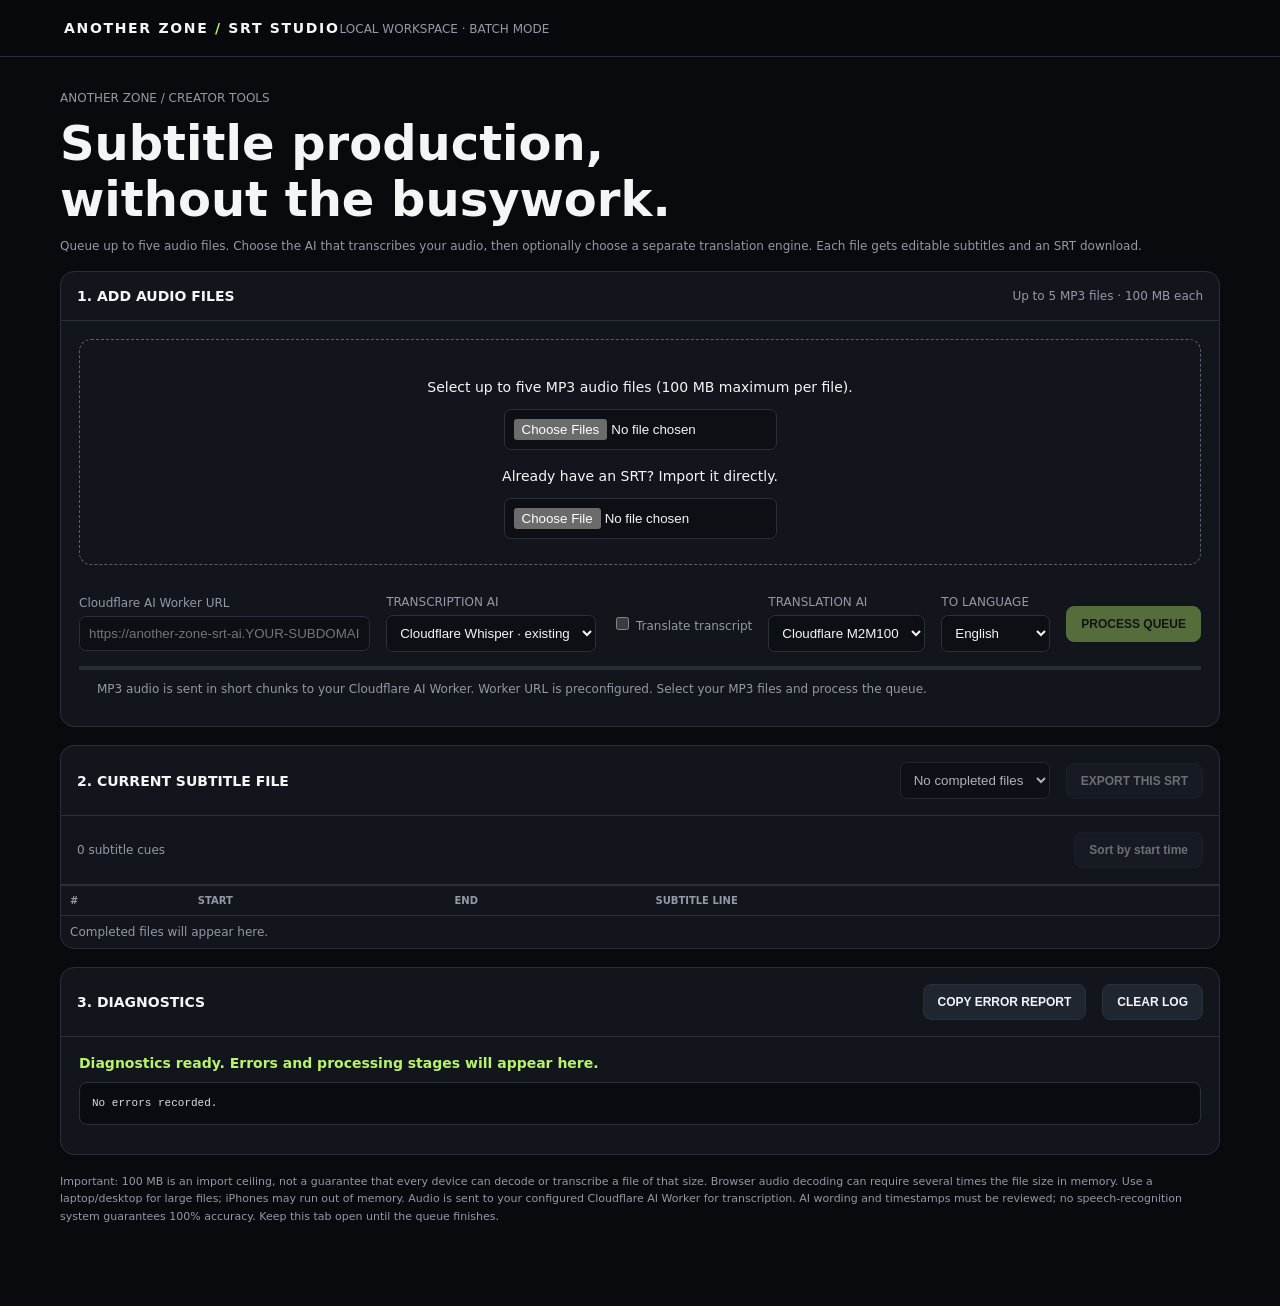
==== commit 2ea4669c: "Add AI provider and translation engine selectors to SRT Studio" ====
--- a/index.html
+++ b/index.html
@@ -3,8 +3,8 @@
 <style>
 :root{color-scheme:dark;--bg:#090a0d;--panel:#12151b;--line:#2a303a;--muted:#9299a7;--text:#f4f5f7;--accent:#b8f36b}*{box-sizing:border-box}body{margin:0;background:var(--bg);color:var(--text);font:14px system-ui,sans-serif}header{padding:20px 5%;border-bottom:1px solid var(--line);position:sticky;top:0;background:#090a0dee}header b{letter-spacing:.12em}main{max-width:1200px;margin:auto;padding:34px 20px 70px}h1{font-size:clamp(30px,5vw,48px);margin:10px 0}.muted{color:var(--muted);font-size:12px}.panel{background:var(--panel);border:1px solid var(--line);border-radius:14px;margin:18px 0;overflow:hidden}.head{padding:16px;border-bottom:1px solid var(--line);display:flex;justify-content:space-between;align-items:center;gap:12px;flex-wrap:wrap}.body{padding:18px}.btn{border:1px solid var(--line);background:#202630;color:var(--text);padding:10px 14px;border-radius:8px;cursor:pointer;font-weight:650;font-size:12px}.primary{background:var(--accent);color:#10150b;border-color:var(--accent)}button:disabled{opacity:.4;cursor:not-allowed}.settings{display:flex;gap:16px;flex-wrap:wrap;align-items:center}.settings label{font-size:12px;color:var(--muted)}select,input{background:#0c0f14;color:var(--text);border:1px solid var(--line);padding:9px;border-radius:7px}.drop{border:1px dashed #56606e;border-radius:12px;padding:25px;text-align:center}.queue{display:grid;gap:8px;margin-top:14px}.job{display:flex;align-items:center;gap:12px;justify-content:space-between;padding:12px;border:1px solid var(--line);border-radius:9px;flex-wrap:wrap}.job small{color:var(--muted)}.state{font-size:11px;color:var(--accent)}.progress{height:4px;background:#272d36;margin-top:14px}.progress span{display:block;height:100%;background:var(--accent);width:0}.msg{padding:12px 18px;color:var(--muted);font-size:12px}.tablewrap{overflow:auto}table{border-collapse:collapse;width:100%;min-width:760px}th,td{padding:9px;border-top:1px solid var(--line);text-align:left}th{font-size:10px;color:var(--muted)}td input,td textarea{width:100%;min-width:100px}td textarea{min-width:240px;min-height:42px}.rowbtn{padding:5px 8px}.foot{font-size:11px;color:var(--muted);line-height:1.6}
 </style></head><body><header><b>ANOTHER ZONE <span style="color:var(--accent)">/</span> SRT STUDIO</b><span class="muted">LOCAL WORKSPACE · BATCH MODE</span></header><main>
-<div class="muted">ANOTHER ZONE / CREATOR TOOLS</div><h1>Subtitle production,<br>without the busywork.</h1><p class="muted">Queue up to five audio files. Cloudflare AI transcribes them remotely, then gives each file its own editable subtitles and SRT download.</p>
-<section class="panel"><div class="head"><b>1. ADD AUDIO FILES</b><span class="muted">Up to 5 MP3 files · 100 MB each</span></div><div class="body"><div class="drop"><p>Select up to five MP3 audio files (100 MB maximum per file).</p><input id="files" type="file" accept=".mp3,audio/mpeg" multiple><p style="margin-top:18px">Already have an SRT? Import it directly.</p><input id="srtfile" type="file" accept=".srt,.txt"></div><div class="queue" id="queue"></div><div class="settings" style="margin-top:16px"><label style="flex:1;min-width:240px">Cloudflare AI Worker URL <input id="workerurl" type="url" placeholder="https://another-zone-srt-ai.YOUR-SUBDOMAIN.workers.dev" style="width:100%;margin-top:6px"></label><label><input id="translate" type="checkbox"> Translate speech to English</label><button class="btn primary" id="run" disabled>PROCESS QUEUE</button></div><div class="progress"><span id="bar"></span></div><div class="msg" id="message">MP3 audio is sent in short chunks to your Cloudflare AI Worker. Worker URL is preconfigured. Select your MP3 files and process the queue.</div></div></section>
+<div class="muted">ANOTHER ZONE / CREATOR TOOLS</div><h1>Subtitle production,<br>without the busywork.</h1><p class="muted">Queue up to five audio files. Choose the AI that transcribes your audio, then optionally choose a separate translation engine. Each file gets editable subtitles and an SRT download.</p>
+<section class="panel"><div class="head"><b>1. ADD AUDIO FILES</b><span class="muted">Up to 5 MP3 files · 100 MB each</span></div><div class="body"><div class="drop"><p>Select up to five MP3 audio files (100 MB maximum per file).</p><input id="files" type="file" accept=".mp3,audio/mpeg" multiple><p style="margin-top:18px">Already have an SRT? Import it directly.</p><input id="srtfile" type="file" accept=".srt,.txt"></div><div class="queue" id="queue"></div><div class="settings" style="margin-top:16px"><label style="flex:1;min-width:240px">Cloudflare AI Worker URL <input id="workerurl" type="url" placeholder="https://another-zone-srt-ai.YOUR-SUBDOMAIN.workers.dev" style="width:100%;margin-top:6px"></label><label>TRANSCRIPTION AI<select id="aiProvider" style="display:block;margin-top:6px"><option value="cloudflare">Cloudflare Whisper · existing</option><option value="gemini">Google Gemini · API key</option><option value="openai">OpenAI GPT · API key</option></select></label><label><input id="translate" type="checkbox"> Translate transcript</label><label>TRANSLATION AI<select id="translationProvider" style="display:block;margin-top:6px"><option value="cloudflare">Cloudflare M2M100</option><option value="gemini">Gemini</option><option value="openai">OpenAI GPT</option></select></label><label>TO LANGUAGE<select id="targetLanguage" style="display:block;margin-top:6px"><option>English</option><option>French</option><option>Spanish</option><option>Portuguese</option><option>Arabic</option><option>Hausa</option><option>Yoruba</option><option>Igbo</option><option>Swahili</option><option>German</option><option>Japanese</option><option>Chinese</option></select></label><button class="btn primary" id="run" disabled>PROCESS QUEUE</button></div><div class="progress"><span id="bar"></span></div><div class="msg" id="message">MP3 audio is sent in short chunks to your Cloudflare AI Worker. Worker URL is preconfigured. Select your MP3 files and process the queue.</div></div></section>
 <section class="panel"><div class="head"><b>2. CURRENT SUBTITLE FILE</b><div class="settings"><select id="active" disabled><option>No completed files</option></select><button class="btn" id="download" disabled>EXPORT THIS SRT</button></div></div><div class="head"><span class="muted" id="stats">0 subtitle cues</span><button class="btn" id="sort" disabled>Sort by start time</button></div><div class="tablewrap"><table><thead><tr><th>#</th><th>START</th><th>END</th><th>SUBTITLE LINE</th><th></th></tr></thead><tbody id="rows"><tr><td colspan="5" class="muted">Completed files will appear here.</td></tr></tbody></table></div></section>
 <section class="panel"><div class="head"><b>3. DIAGNOSTICS</b><div class="settings"><button class="btn" id="diagcopy">COPY ERROR REPORT</button><button class="btn" id="diagclear">CLEAR LOG</button></div></div><div class="body"><div id="diagstatus" style="font-weight:650;color:var(--accent)">Diagnostics ready. Errors and processing stages will appear here.</div><pre id="diaglog" style="white-space:pre-wrap;overflow-wrap:anywhere;max-height:300px;overflow:auto;background:#090c11;border:1px solid var(--line);border-radius:8px;padding:12px;font:11px/1.5 ui-monospace,monospace;color:#d9dee8">No errors recorded.</pre></div></section><p class="foot">Important: 100 MB is an import ceiling, not a guarantee that every device can decode or transcribe a file of that size. Browser audio decoding can require several times the file size in memory. Use a laptop/desktop for large files; iPhones may run out of memory. Audio is sent to your configured Cloudflare AI Worker for transcription. AI wording and timestamps must be reviewed; no speech-recognition system guarantees 100% accuracy. Keep this tab open until the queue finishes.</p>
 </main><script type="module">
@@ -92,7 +92,7 @@
   let health;try{health=await fetch(base+'/health',{method:'GET'});}catch(e){throw Error('WORKER_CONNECTION_FAILED: Could not reach the transcription service. Check its URL and deployment. '+e.message)}
   if(!health.ok)throw Error('WORKER_HEALTH_FAILED: Service returned HTTP '+health.status+'.');
   const healthData=await health.json();if(!healthData.ok)throw Error('WORKER_HEALTH_INVALID: '+JSON.stringify(healthData));
-  diag('WORKER CONNECTED: '+(healthData.model||'Whisper'));
+  diag('WORKER CONNECTED: '+(healthData.model||'Whisper'));\n  const selectedProvider=$('aiProvider').value;\n  if(!healthData.providers?.[selectedProvider]?.available)throw Error(selectedProvider.toUpperCase()+'_NOT_CONFIGURED: This provider is not connected yet. Add its API key as a Cloudflare Worker secret, then retry.');\n  if($('translate').checked){const tp=$('translationProvider').value;const key=tp==='cloudflare'?'cloudflareTranslation':tp;if(!healthData.providers?.[key]?.available)throw Error(tp.toUpperCase()+'_NOT_CONFIGURED: The selected translation provider is not connected.');}
   job.stage='splitting MP3 at valid frame boundaries';
   const parsed=await mp3Chunks(job.file),out=[];
   diag('MP3 READY: '+job.file.name+' · '+parsed.totalDuration.toFixed(1)+' seconds · '+parsed.chunks.length+' valid audio chunks');
@@ -102,7 +102,7 @@
     job.stage='transcribing audio chunk '+(i+1)+'/'+parsed.chunks.length;
     say('Transcribing '+job.file.name+' · '+(i+1)+' of '+parsed.chunks.length);
     diag('UPLOAD: '+job.file.name+' chunk '+(i+1)+'/'+parsed.chunks.length+' · '+Math.round(chunk.startSeconds)+'s');
-    const response=await fetch(base+'/transcribe-chunk',{method:'POST',headers:{'Content-Type':'application/octet-stream','X-Chunk-Index':String(i),'X-Chunk-Count':String(parsed.chunks.length),'X-Audio-Name':encodeURIComponent(job.file.name),'X-Task':$('translate').checked?'translate':'transcribe','X-Chunk-Start':String(chunk.startSeconds),'X-Chunk-Duration':String(chunk.duration)},body:blob});
+    const response=await fetch(base+'/transcribe-chunk',{method:'POST',headers:{'Content-Type':'application/octet-stream','X-Chunk-Index':String(i),'X-Chunk-Count':String(parsed.chunks.length),'X-Audio-Name':encodeURIComponent(job.file.name),'X-Task':'transcribe','X-AI-Provider':selectedProvider,'X-Chunk-Start':String(chunk.startSeconds),'X-Chunk-Duration':String(chunk.duration)},body:blob});
     let data;try{data=await response.json()}catch{throw Error('WORKER_BAD_RESPONSE: HTTP '+response.status+' returned an invalid response.')}
     if(!response.ok||!data.ok)throw Error('CLOUDFLARE_AI_ERROR: '+(data.error||response.status)+' · '+(data.message||response.statusText));
     const cues=cuesFromChunk(data,chunk.startSeconds,chunk.duration);out.push(...cues);
@@ -110,7 +110,19 @@
     $('bar').style.width=Math.round((i+1)/parsed.chunks.length*100)+'%';
   }
   if(!out.length)throw Error('NO_TRANSCRIPT: The transcription service returned no speech.');
-  out.sort((a,b)=>a.start-b.start);diag('TRANSCRIPTION COMPLETE: '+out.length+' subtitle cues');return out;
+  out.sort((a,b)=>a.start-b.start);
+  if($('translate').checked){
+    const translationProvider=$('translationProvider').value;
+    say('Transcription complete. Translating '+out.length+' subtitle lines with '+translationProvider+'…');
+    diag('TRANSLATION START: '+translationProvider+' → '+$('targetLanguage').value);
+    const translated=await fetch(base+'/translate',{method:'POST',headers:{'Content-Type':'application/json'},body:JSON.stringify({provider:translationProvider,targetLanguage:$('targetLanguage').value,items:out.map(c=>c.text)})});
+    let translatedData;try{translatedData=await translated.json()}catch{throw Error('TRANSLATION_BAD_RESPONSE: Invalid response from translation service.')}
+    if(!translated.ok||!translatedData.ok)throw Error('TRANSLATION_FAILED: '+(translatedData.message||translated.statusText));
+    if(!Array.isArray(translatedData.translated)||translatedData.translated.length!==out.length)throw Error('TRANSLATION_INCOMPLETE: The translation provider returned an unexpected number of lines.');
+    translatedData.translated.forEach((text,i)=>{if(text)out[i].text=text});
+    diag('TRANSLATION COMPLETE: '+out.length+' subtitle lines');
+  }
+  diag('TRANSCRIPTION COMPLETE: '+out.length+' subtitle cues');return out;
 }
 $('run').onclick=async()=>{const btn=$('run');if(btn.dataset.busy==='1')return;btn.dataset.busy='1';btn.disabled=true;let completed=0;try{for(const job of jobs){if(job.status!=='Queued')continue;job.status='Processing';renderQueue();try{const cues=await transcribe(job);const name=job.file.name.replace(/\.[^.]+$/,'')+'.srt';results.set(name,cues);saveDoc(name,cues);job.status='Done · '+cues.length+' cues';completed++;current=name;renderResults();job.status='Done';say('Completed '+job.file.name+'. Export it now or continue to the next file.');}catch(e){job.status='Failed';job.error=(e&&e.stack)?e.stack:(e?.message||String(e));diag('JOB FAILED: '+job.file.name+' at stage '+(job.stage||'unknown'),job.error);say('Could not process '+job.file.name+': '+(e?.message||String(e))+' · See Diagnostics below.')}renderQueue();$('bar').style.width=Math.round((jobs.filter(j=>j.status!=='Queued'&&j.status!=='Processing').length/jobs.length)*100)+'%'}say('Queue finished. '+completed+' file(s) completed. Export each result using the file selector.')}catch(e){diag('QUEUE FATAL ERROR',e?.stack||e?.message||String(e));say('Queue stopped: '+(e?.message||String(e))+' · See Diagnostics below.')}finally{renderQueue();btn.dataset.busy='0';btn.disabled=!jobs.some(j=>j.status==='Queued')}};
 function makeSrt(name){const cues=results.get(name)||[];return cues.map((c,i)=>(i+1)+'\n'+fmt(c.start)+' --> '+fmt(c.end)+'\n'+c.text.replace(/\r/g,'').trim()).join('\n\n')+'\n'}
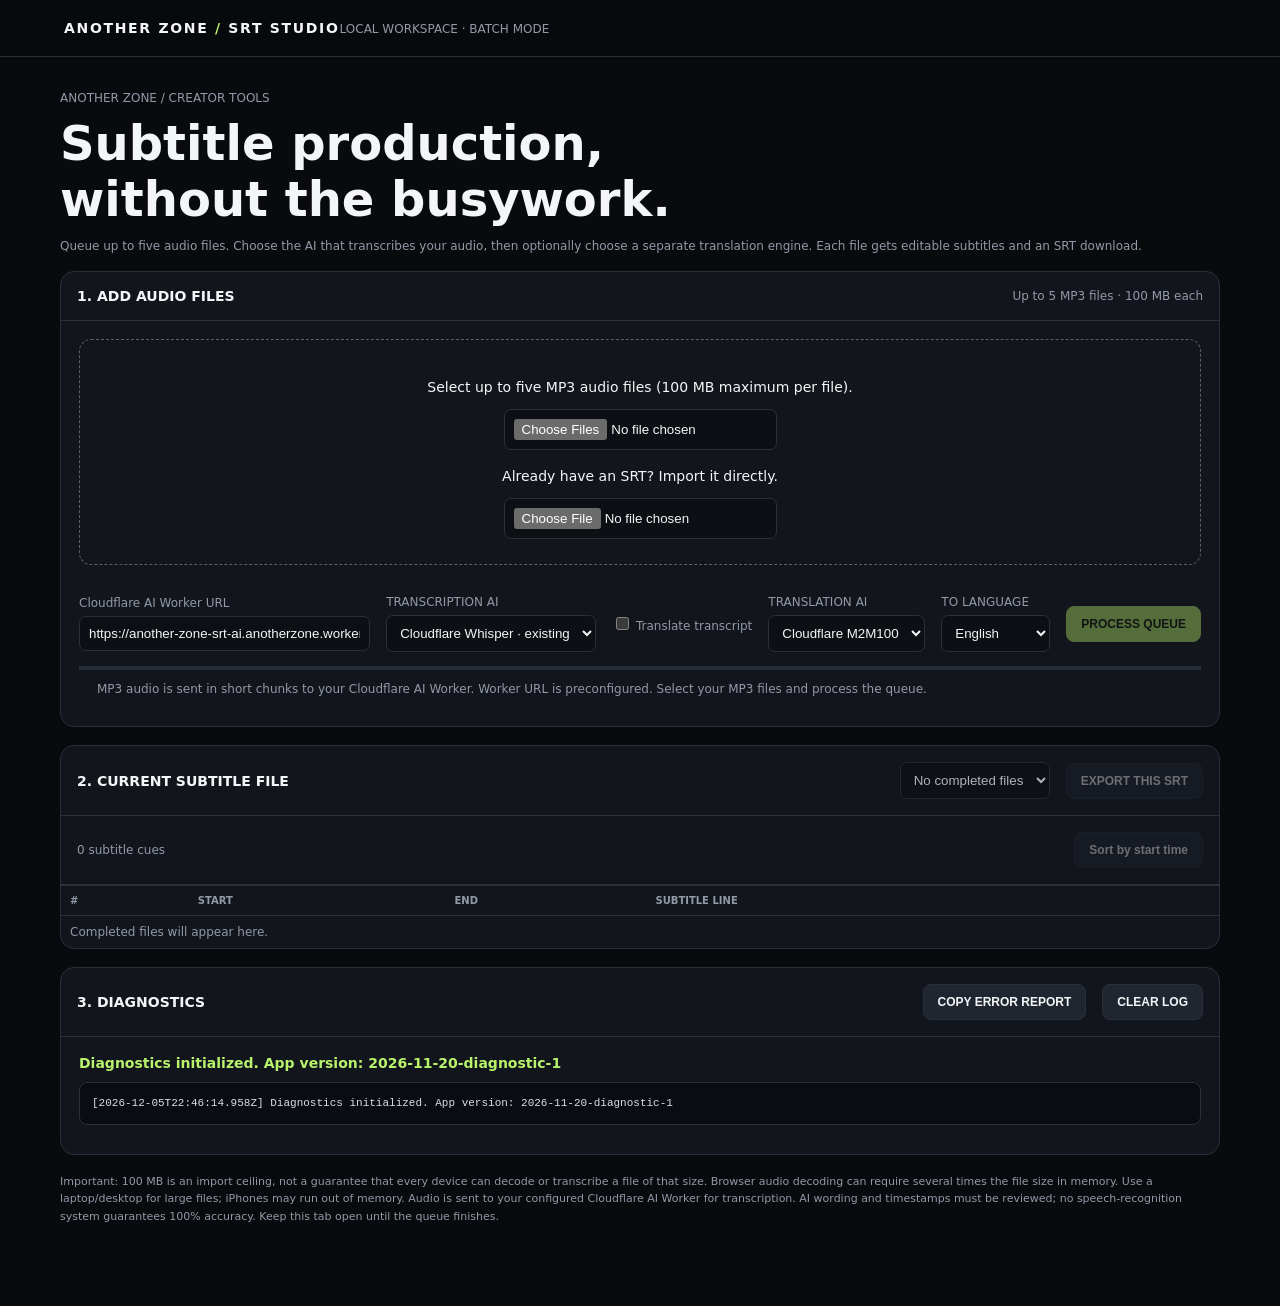
==== commit 13acda8e: "Fix JavaScript line breaks in AI provider selector" ====
--- a/index.html
+++ b/index.html
@@ -92,7 +92,10 @@
   let health;try{health=await fetch(base+'/health',{method:'GET'});}catch(e){throw Error('WORKER_CONNECTION_FAILED: Could not reach the transcription service. Check its URL and deployment. '+e.message)}
   if(!health.ok)throw Error('WORKER_HEALTH_FAILED: Service returned HTTP '+health.status+'.');
   const healthData=await health.json();if(!healthData.ok)throw Error('WORKER_HEALTH_INVALID: '+JSON.stringify(healthData));
-  diag('WORKER CONNECTED: '+(healthData.model||'Whisper'));\n  const selectedProvider=$('aiProvider').value;\n  if(!healthData.providers?.[selectedProvider]?.available)throw Error(selectedProvider.toUpperCase()+'_NOT_CONFIGURED: This provider is not connected yet. Add its API key as a Cloudflare Worker secret, then retry.');\n  if($('translate').checked){const tp=$('translationProvider').value;const key=tp==='cloudflare'?'cloudflareTranslation':tp;if(!healthData.providers?.[key]?.available)throw Error(tp.toUpperCase()+'_NOT_CONFIGURED: The selected translation provider is not connected.');}
+  diag('WORKER CONNECTED: '+(healthData.model||'Whisper'));
+  const selectedProvider=$('aiProvider').value;
+  if(!healthData.providers?.[selectedProvider]?.available)throw Error(selectedProvider.toUpperCase()+'_NOT_CONFIGURED: This provider is not connected yet. Add its API key as a Cloudflare Worker secret, then retry.');
+  if($('translate').checked){const tp=$('translationProvider').value;const key=tp==='cloudflare'?'cloudflareTranslation':tp;if(!healthData.providers?.[key]?.available)throw Error(tp.toUpperCase()+'_NOT_CONFIGURED: The selected translation provider is not connected.');}
   job.stage='splitting MP3 at valid frame boundaries';
   const parsed=await mp3Chunks(job.file),out=[];
   diag('MP3 READY: '+job.file.name+' · '+parsed.totalDuration.toFixed(1)+' seconds · '+parsed.chunks.length+' valid audio chunks');
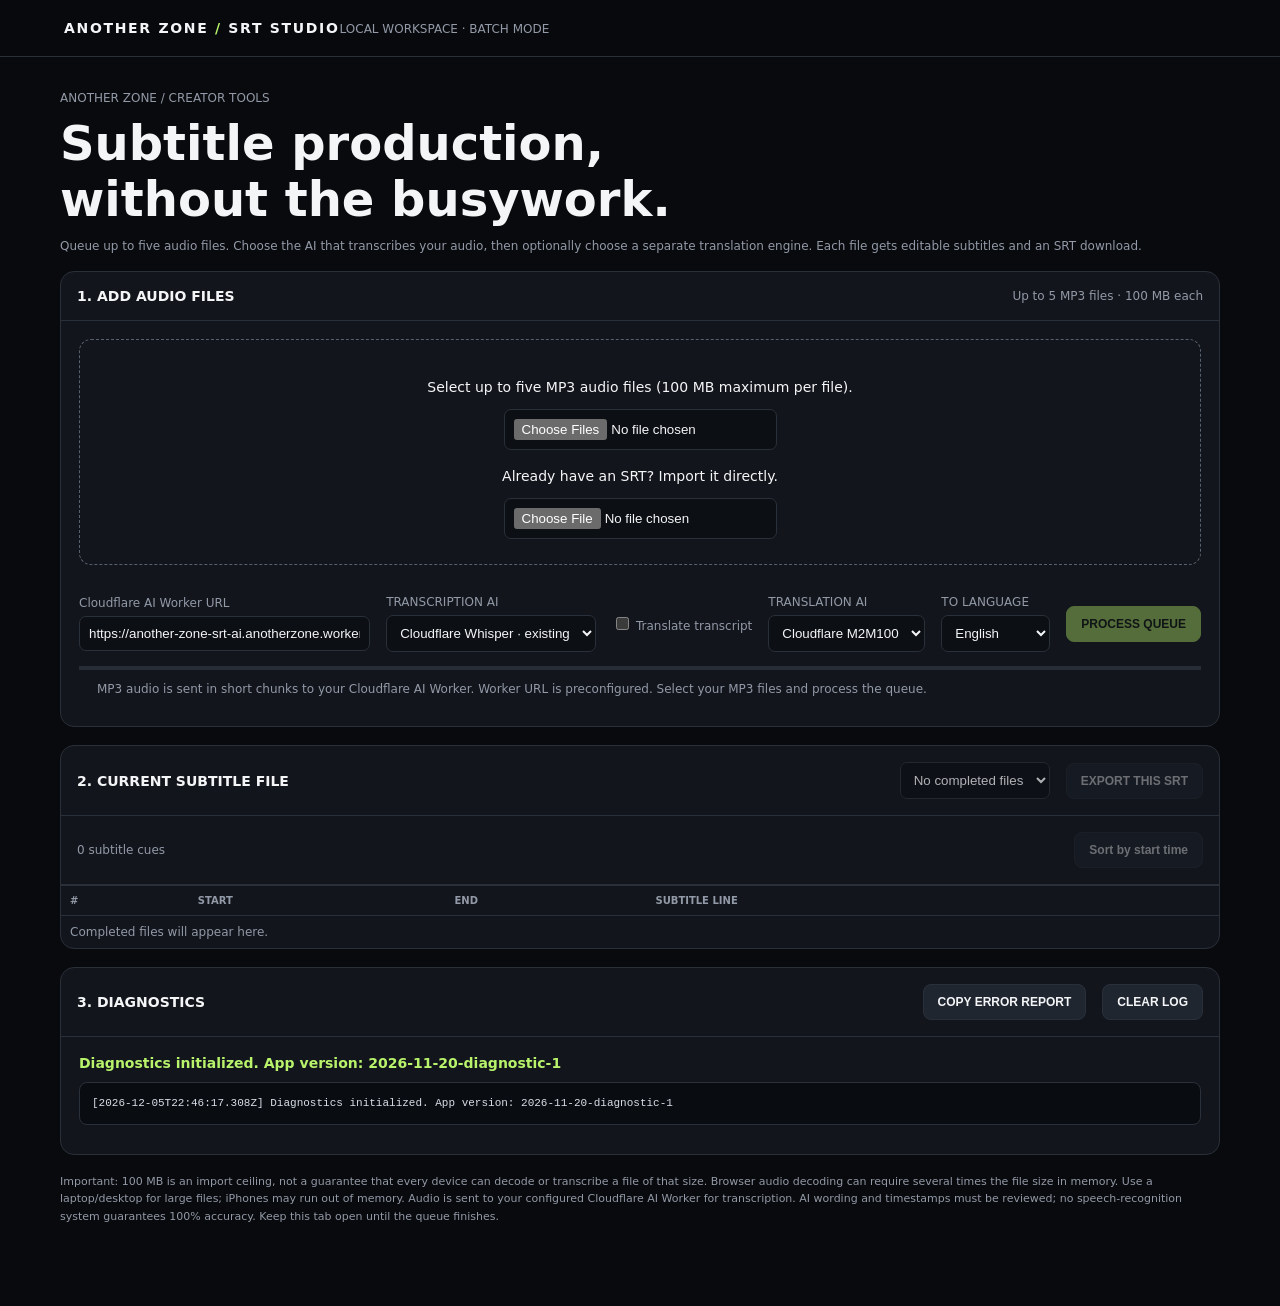
==== commit 142abe7e: "Split non-timestamp AI transcripts into estimated subtitle sentences" ====
--- a/index.html
+++ b/index.html
@@ -81,7 +81,21 @@
     const a=parseWorkerTime(seg.start??seg.timestamp?.[0]),b=parseWorkerTime(seg.end??seg.timestamp?.[1]);
     cues.push({start:Math.round((offset+Math.max(0,a))*1000),end:Math.round(Math.min(offset+duration,offset+Math.max(a+0.25,b))*1000),text});
   }
-  if(!cues.length){const text=String(data.text||'').trim();if(text)cues.push({start:Math.round(offset*1000),end:Math.round((offset+duration)*1000),text});}
+  if(!cues.length){
+    const text=String(data.text||'').trim();
+    if(text){
+      const sentences=(text.match(/[^.!?。！？]+[.!?。！？]?/g)||[text]).map(s=>s.trim()).filter(Boolean);
+      const weights=sentences.map(s=>Math.max(1,s.split(/\s+/).length));
+      const total=weights.reduce((a,b)=>a+b,0);
+      let cursor=offset;
+      sentences.forEach((sentence,i)=>{
+        const share=duration*(weights[i]/total);
+        const start=Math.round(cursor*1000),end=Math.round((cursor+share)*1000);
+        cues.push({start,end:Math.max(start+250,end),text:sentence});
+        cursor+=share;
+      });
+    }
+  }
   return cues;
 }
 async function transcribe(job){
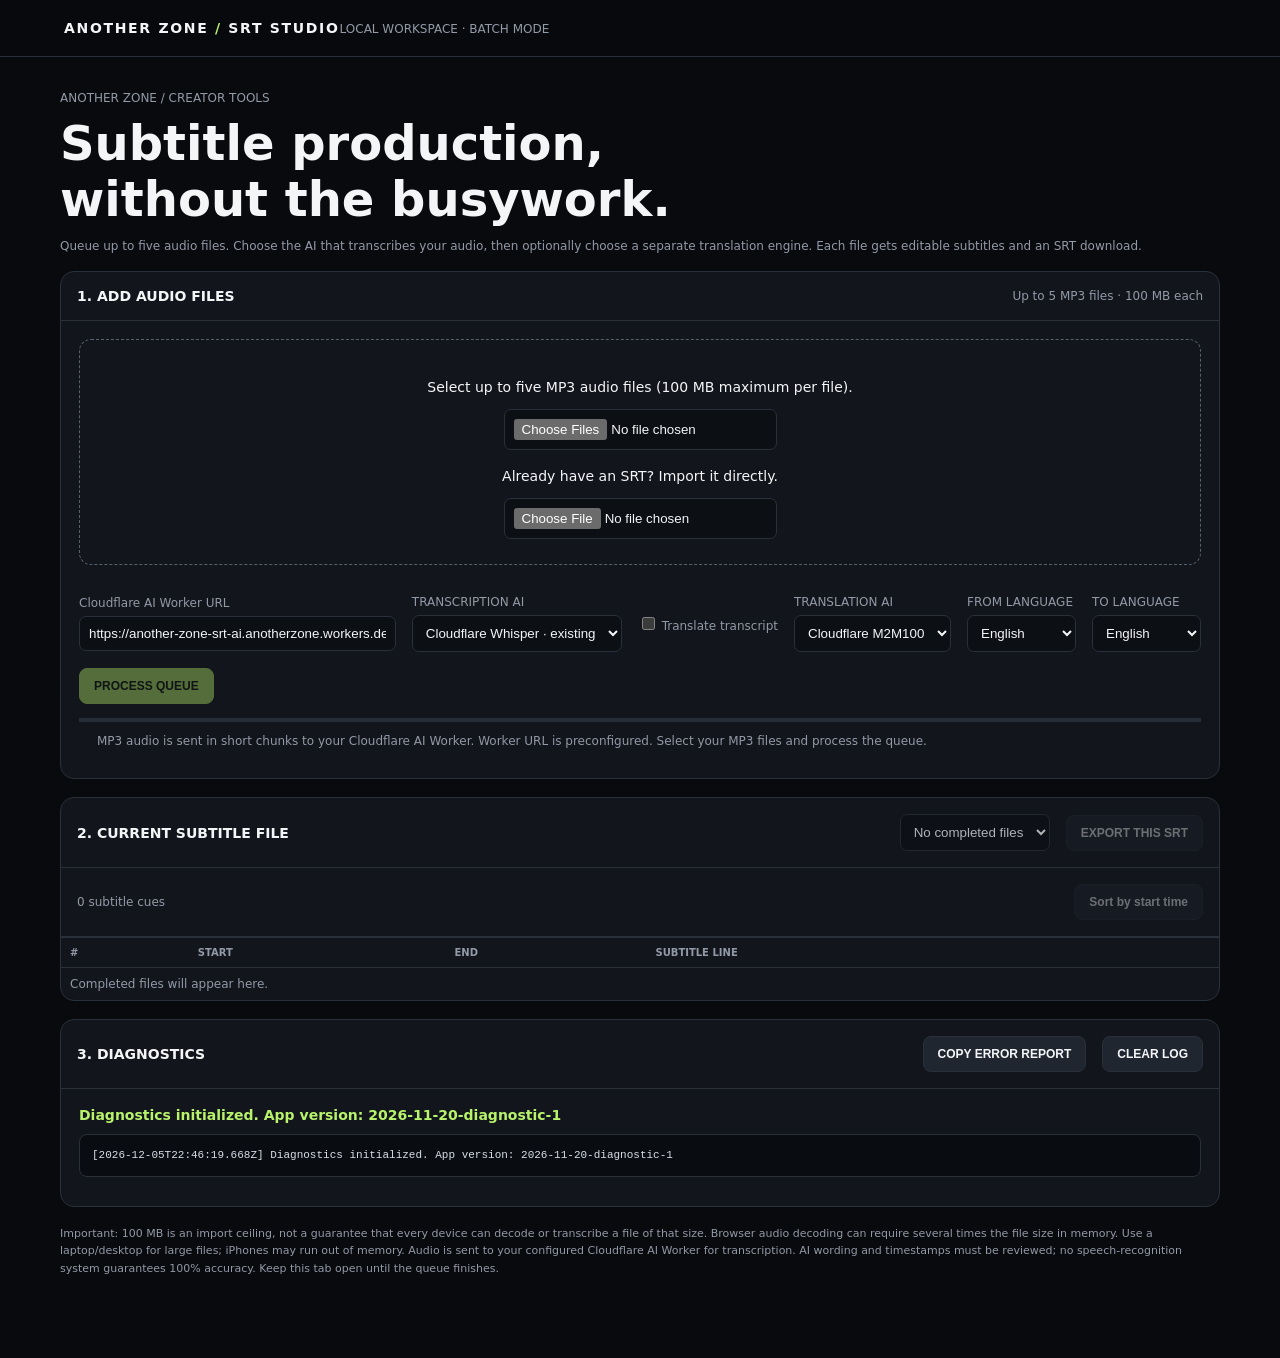
==== commit f28393cb: "Add source language control for translation" ====
--- a/index.html
+++ b/index.html
@@ -4,7 +4,7 @@
 :root{color-scheme:dark;--bg:#090a0d;--panel:#12151b;--line:#2a303a;--muted:#9299a7;--text:#f4f5f7;--accent:#b8f36b}*{box-sizing:border-box}body{margin:0;background:var(--bg);color:var(--text);font:14px system-ui,sans-serif}header{padding:20px 5%;border-bottom:1px solid var(--line);position:sticky;top:0;background:#090a0dee}header b{letter-spacing:.12em}main{max-width:1200px;margin:auto;padding:34px 20px 70px}h1{font-size:clamp(30px,5vw,48px);margin:10px 0}.muted{color:var(--muted);font-size:12px}.panel{background:var(--panel);border:1px solid var(--line);border-radius:14px;margin:18px 0;overflow:hidden}.head{padding:16px;border-bottom:1px solid var(--line);display:flex;justify-content:space-between;align-items:center;gap:12px;flex-wrap:wrap}.body{padding:18px}.btn{border:1px solid var(--line);background:#202630;color:var(--text);padding:10px 14px;border-radius:8px;cursor:pointer;font-weight:650;font-size:12px}.primary{background:var(--accent);color:#10150b;border-color:var(--accent)}button:disabled{opacity:.4;cursor:not-allowed}.settings{display:flex;gap:16px;flex-wrap:wrap;align-items:center}.settings label{font-size:12px;color:var(--muted)}select,input{background:#0c0f14;color:var(--text);border:1px solid var(--line);padding:9px;border-radius:7px}.drop{border:1px dashed #56606e;border-radius:12px;padding:25px;text-align:center}.queue{display:grid;gap:8px;margin-top:14px}.job{display:flex;align-items:center;gap:12px;justify-content:space-between;padding:12px;border:1px solid var(--line);border-radius:9px;flex-wrap:wrap}.job small{color:var(--muted)}.state{font-size:11px;color:var(--accent)}.progress{height:4px;background:#272d36;margin-top:14px}.progress span{display:block;height:100%;background:var(--accent);width:0}.msg{padding:12px 18px;color:var(--muted);font-size:12px}.tablewrap{overflow:auto}table{border-collapse:collapse;width:100%;min-width:760px}th,td{padding:9px;border-top:1px solid var(--line);text-align:left}th{font-size:10px;color:var(--muted)}td input,td textarea{width:100%;min-width:100px}td textarea{min-width:240px;min-height:42px}.rowbtn{padding:5px 8px}.foot{font-size:11px;color:var(--muted);line-height:1.6}
 </style></head><body><header><b>ANOTHER ZONE <span style="color:var(--accent)">/</span> SRT STUDIO</b><span class="muted">LOCAL WORKSPACE · BATCH MODE</span></header><main>
 <div class="muted">ANOTHER ZONE / CREATOR TOOLS</div><h1>Subtitle production,<br>without the busywork.</h1><p class="muted">Queue up to five audio files. Choose the AI that transcribes your audio, then optionally choose a separate translation engine. Each file gets editable subtitles and an SRT download.</p>
-<section class="panel"><div class="head"><b>1. ADD AUDIO FILES</b><span class="muted">Up to 5 MP3 files · 100 MB each</span></div><div class="body"><div class="drop"><p>Select up to five MP3 audio files (100 MB maximum per file).</p><input id="files" type="file" accept=".mp3,audio/mpeg" multiple><p style="margin-top:18px">Already have an SRT? Import it directly.</p><input id="srtfile" type="file" accept=".srt,.txt"></div><div class="queue" id="queue"></div><div class="settings" style="margin-top:16px"><label style="flex:1;min-width:240px">Cloudflare AI Worker URL <input id="workerurl" type="url" placeholder="https://another-zone-srt-ai.YOUR-SUBDOMAIN.workers.dev" style="width:100%;margin-top:6px"></label><label>TRANSCRIPTION AI<select id="aiProvider" style="display:block;margin-top:6px"><option value="cloudflare">Cloudflare Whisper · existing</option><option value="gemini">Google Gemini · API key</option><option value="openai">OpenAI GPT · API key</option></select></label><label><input id="translate" type="checkbox"> Translate transcript</label><label>TRANSLATION AI<select id="translationProvider" style="display:block;margin-top:6px"><option value="cloudflare">Cloudflare M2M100</option><option value="gemini">Gemini</option><option value="openai">OpenAI GPT</option></select></label><label>TO LANGUAGE<select id="targetLanguage" style="display:block;margin-top:6px"><option>English</option><option>French</option><option>Spanish</option><option>Portuguese</option><option>Arabic</option><option>Hausa</option><option>Yoruba</option><option>Igbo</option><option>Swahili</option><option>German</option><option>Japanese</option><option>Chinese</option></select></label><button class="btn primary" id="run" disabled>PROCESS QUEUE</button></div><div class="progress"><span id="bar"></span></div><div class="msg" id="message">MP3 audio is sent in short chunks to your Cloudflare AI Worker. Worker URL is preconfigured. Select your MP3 files and process the queue.</div></div></section>
+<section class="panel"><div class="head"><b>1. ADD AUDIO FILES</b><span class="muted">Up to 5 MP3 files · 100 MB each</span></div><div class="body"><div class="drop"><p>Select up to five MP3 audio files (100 MB maximum per file).</p><input id="files" type="file" accept=".mp3,audio/mpeg" multiple><p style="margin-top:18px">Already have an SRT? Import it directly.</p><input id="srtfile" type="file" accept=".srt,.txt"></div><div class="queue" id="queue"></div><div class="settings" style="margin-top:16px"><label style="flex:1;min-width:240px">Cloudflare AI Worker URL <input id="workerurl" type="url" placeholder="https://another-zone-srt-ai.YOUR-SUBDOMAIN.workers.dev" style="width:100%;margin-top:6px"></label><label>TRANSCRIPTION AI<select id="aiProvider" style="display:block;margin-top:6px"><option value="cloudflare">Cloudflare Whisper · existing</option><option value="gemini">Google Gemini · API key</option><option value="openai">OpenAI GPT · API key</option></select></label><label><input id="translate" type="checkbox"> Translate transcript</label><label>TRANSLATION AI<select id="translationProvider" style="display:block;margin-top:6px"><option value="cloudflare">Cloudflare M2M100</option><option value="gemini">Gemini</option><option value="openai">OpenAI GPT</option></select></label><label>FROM LANGUAGE<select id="sourceLanguage" style="display:block;margin-top:6px"><option>English</option><option>French</option><option>Spanish</option><option>Portuguese</option><option>Arabic</option><option>Hausa</option><option>Yoruba</option><option>Igbo</option><option>Swahili</option><option>German</option><option>Japanese</option><option>Chinese</option></select></label><label>TO LANGUAGE<select id="targetLanguage" style="display:block;margin-top:6px"><option>English</option><option>French</option><option>Spanish</option><option>Portuguese</option><option>Arabic</option><option>Hausa</option><option>Yoruba</option><option>Igbo</option><option>Swahili</option><option>German</option><option>Japanese</option><option>Chinese</option></select></label><button class="btn primary" id="run" disabled>PROCESS QUEUE</button></div><div class="progress"><span id="bar"></span></div><div class="msg" id="message">MP3 audio is sent in short chunks to your Cloudflare AI Worker. Worker URL is preconfigured. Select your MP3 files and process the queue.</div></div></section>
 <section class="panel"><div class="head"><b>2. CURRENT SUBTITLE FILE</b><div class="settings"><select id="active" disabled><option>No completed files</option></select><button class="btn" id="download" disabled>EXPORT THIS SRT</button></div></div><div class="head"><span class="muted" id="stats">0 subtitle cues</span><button class="btn" id="sort" disabled>Sort by start time</button></div><div class="tablewrap"><table><thead><tr><th>#</th><th>START</th><th>END</th><th>SUBTITLE LINE</th><th></th></tr></thead><tbody id="rows"><tr><td colspan="5" class="muted">Completed files will appear here.</td></tr></tbody></table></div></section>
 <section class="panel"><div class="head"><b>3. DIAGNOSTICS</b><div class="settings"><button class="btn" id="diagcopy">COPY ERROR REPORT</button><button class="btn" id="diagclear">CLEAR LOG</button></div></div><div class="body"><div id="diagstatus" style="font-weight:650;color:var(--accent)">Diagnostics ready. Errors and processing stages will appear here.</div><pre id="diaglog" style="white-space:pre-wrap;overflow-wrap:anywhere;max-height:300px;overflow:auto;background:#090c11;border:1px solid var(--line);border-radius:8px;padding:12px;font:11px/1.5 ui-monospace,monospace;color:#d9dee8">No errors recorded.</pre></div></section><p class="foot">Important: 100 MB is an import ceiling, not a guarantee that every device can decode or transcribe a file of that size. Browser audio decoding can require several times the file size in memory. Use a laptop/desktop for large files; iPhones may run out of memory. Audio is sent to your configured Cloudflare AI Worker for transcription. AI wording and timestamps must be reviewed; no speech-recognition system guarantees 100% accuracy. Keep this tab open until the queue finishes.</p>
 </main><script type="module">
@@ -132,7 +132,7 @@
     const translationProvider=$('translationProvider').value;
     say('Transcription complete. Translating '+out.length+' subtitle lines with '+translationProvider+'…');
     diag('TRANSLATION START: '+translationProvider+' → '+$('targetLanguage').value);
-    const translated=await fetch(base+'/translate',{method:'POST',headers:{'Content-Type':'application/json'},body:JSON.stringify({provider:translationProvider,targetLanguage:$('targetLanguage').value,items:out.map(c=>c.text)})});
+    const translated=await fetch(base+'/translate',{method:'POST',headers:{'Content-Type':'application/json'},body:JSON.stringify({provider:translationProvider,targetLanguage:$('targetLanguage').value,sourceLanguage:$('sourceLanguage').value,items:out.map(c=>c.text)})});
     let translatedData;try{translatedData=await translated.json()}catch{throw Error('TRANSLATION_BAD_RESPONSE: Invalid response from translation service.')}
     if(!translated.ok||!translatedData.ok)throw Error('TRANSLATION_FAILED: '+(translatedData.message||translated.statusText));
     if(!Array.isArray(translatedData.translated)||translatedData.translated.length!==out.length)throw Error('TRANSLATION_INCOMPLETE: The translation provider returned an unexpected number of lines.');
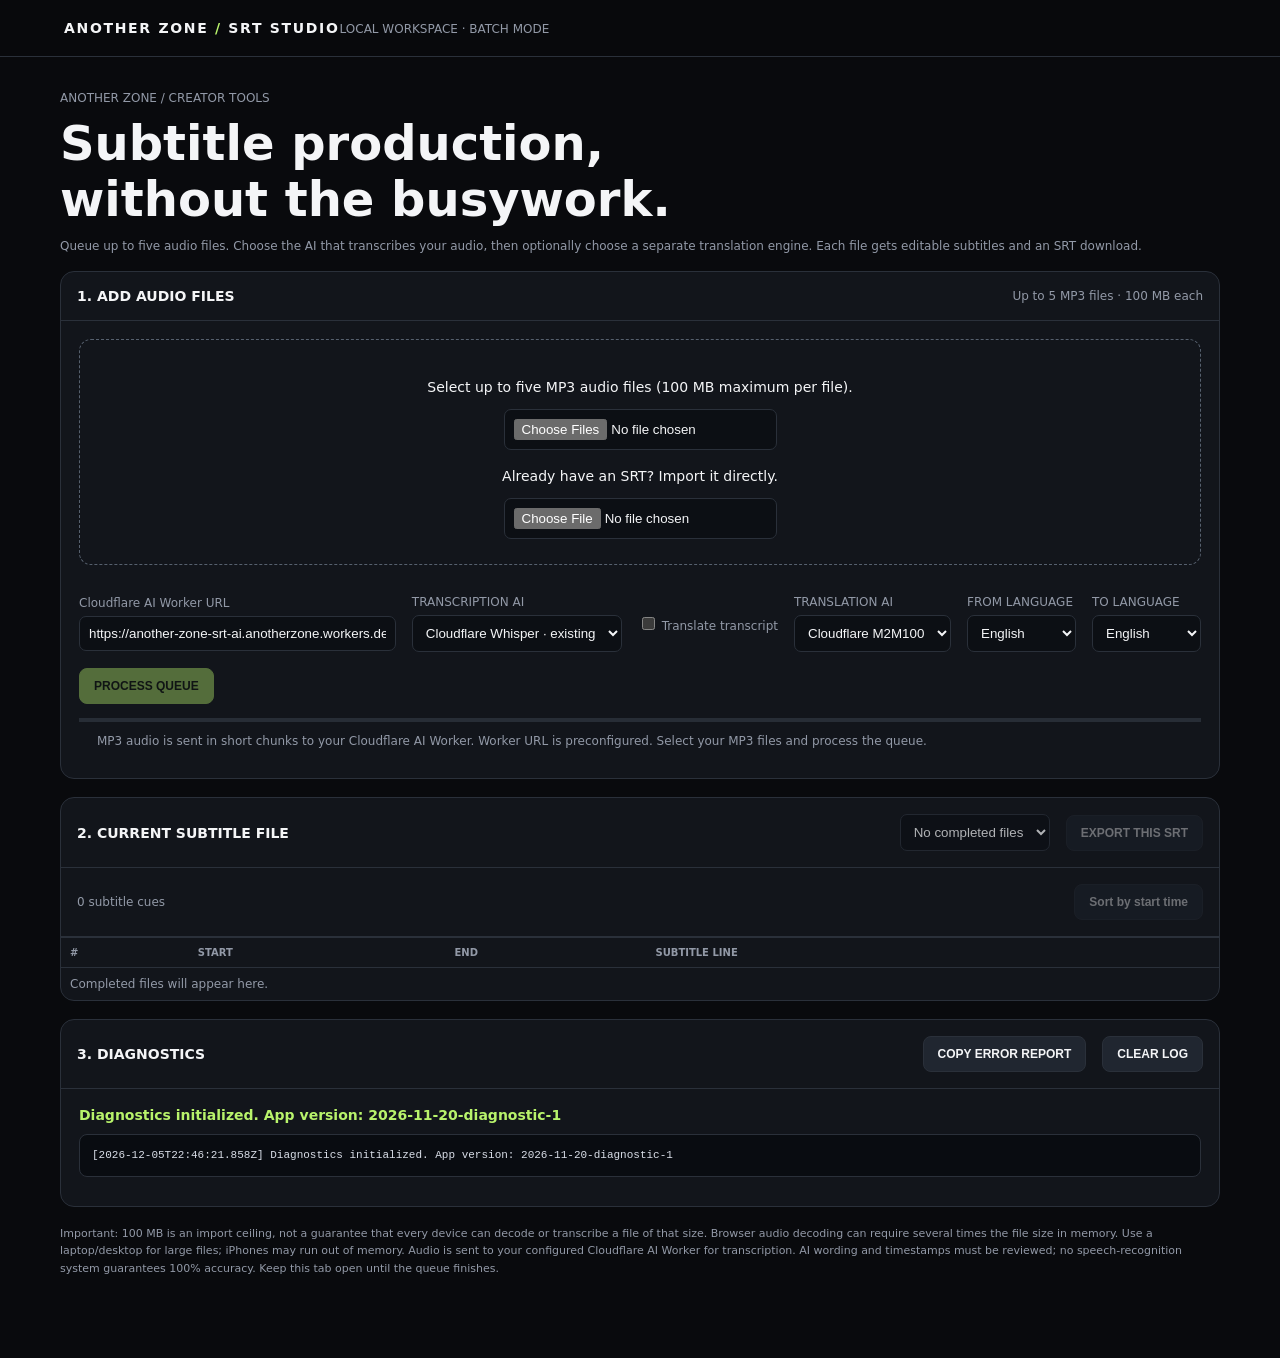
==== commit 88b684fd: "Remove OpenAI option and add Deepgram transcription selector" ====
--- a/index.html
+++ b/index.html
@@ -4,7 +4,7 @@
 :root{color-scheme:dark;--bg:#090a0d;--panel:#12151b;--line:#2a303a;--muted:#9299a7;--text:#f4f5f7;--accent:#b8f36b}*{box-sizing:border-box}body{margin:0;background:var(--bg);color:var(--text);font:14px system-ui,sans-serif}header{padding:20px 5%;border-bottom:1px solid var(--line);position:sticky;top:0;background:#090a0dee}header b{letter-spacing:.12em}main{max-width:1200px;margin:auto;padding:34px 20px 70px}h1{font-size:clamp(30px,5vw,48px);margin:10px 0}.muted{color:var(--muted);font-size:12px}.panel{background:var(--panel);border:1px solid var(--line);border-radius:14px;margin:18px 0;overflow:hidden}.head{padding:16px;border-bottom:1px solid var(--line);display:flex;justify-content:space-between;align-items:center;gap:12px;flex-wrap:wrap}.body{padding:18px}.btn{border:1px solid var(--line);background:#202630;color:var(--text);padding:10px 14px;border-radius:8px;cursor:pointer;font-weight:650;font-size:12px}.primary{background:var(--accent);color:#10150b;border-color:var(--accent)}button:disabled{opacity:.4;cursor:not-allowed}.settings{display:flex;gap:16px;flex-wrap:wrap;align-items:center}.settings label{font-size:12px;color:var(--muted)}select,input{background:#0c0f14;color:var(--text);border:1px solid var(--line);padding:9px;border-radius:7px}.drop{border:1px dashed #56606e;border-radius:12px;padding:25px;text-align:center}.queue{display:grid;gap:8px;margin-top:14px}.job{display:flex;align-items:center;gap:12px;justify-content:space-between;padding:12px;border:1px solid var(--line);border-radius:9px;flex-wrap:wrap}.job small{color:var(--muted)}.state{font-size:11px;color:var(--accent)}.progress{height:4px;background:#272d36;margin-top:14px}.progress span{display:block;height:100%;background:var(--accent);width:0}.msg{padding:12px 18px;color:var(--muted);font-size:12px}.tablewrap{overflow:auto}table{border-collapse:collapse;width:100%;min-width:760px}th,td{padding:9px;border-top:1px solid var(--line);text-align:left}th{font-size:10px;color:var(--muted)}td input,td textarea{width:100%;min-width:100px}td textarea{min-width:240px;min-height:42px}.rowbtn{padding:5px 8px}.foot{font-size:11px;color:var(--muted);line-height:1.6}
 </style></head><body><header><b>ANOTHER ZONE <span style="color:var(--accent)">/</span> SRT STUDIO</b><span class="muted">LOCAL WORKSPACE · BATCH MODE</span></header><main>
 <div class="muted">ANOTHER ZONE / CREATOR TOOLS</div><h1>Subtitle production,<br>without the busywork.</h1><p class="muted">Queue up to five audio files. Choose the AI that transcribes your audio, then optionally choose a separate translation engine. Each file gets editable subtitles and an SRT download.</p>
-<section class="panel"><div class="head"><b>1. ADD AUDIO FILES</b><span class="muted">Up to 5 MP3 files · 100 MB each</span></div><div class="body"><div class="drop"><p>Select up to five MP3 audio files (100 MB maximum per file).</p><input id="files" type="file" accept=".mp3,audio/mpeg" multiple><p style="margin-top:18px">Already have an SRT? Import it directly.</p><input id="srtfile" type="file" accept=".srt,.txt"></div><div class="queue" id="queue"></div><div class="settings" style="margin-top:16px"><label style="flex:1;min-width:240px">Cloudflare AI Worker URL <input id="workerurl" type="url" placeholder="https://another-zone-srt-ai.YOUR-SUBDOMAIN.workers.dev" style="width:100%;margin-top:6px"></label><label>TRANSCRIPTION AI<select id="aiProvider" style="display:block;margin-top:6px"><option value="cloudflare">Cloudflare Whisper · existing</option><option value="gemini">Google Gemini · API key</option><option value="openai">OpenAI GPT · API key</option></select></label><label><input id="translate" type="checkbox"> Translate transcript</label><label>TRANSLATION AI<select id="translationProvider" style="display:block;margin-top:6px"><option value="cloudflare">Cloudflare M2M100</option><option value="gemini">Gemini</option><option value="openai">OpenAI GPT</option></select></label><label>FROM LANGUAGE<select id="sourceLanguage" style="display:block;margin-top:6px"><option>English</option><option>French</option><option>Spanish</option><option>Portuguese</option><option>Arabic</option><option>Hausa</option><option>Yoruba</option><option>Igbo</option><option>Swahili</option><option>German</option><option>Japanese</option><option>Chinese</option></select></label><label>TO LANGUAGE<select id="targetLanguage" style="display:block;margin-top:6px"><option>English</option><option>French</option><option>Spanish</option><option>Portuguese</option><option>Arabic</option><option>Hausa</option><option>Yoruba</option><option>Igbo</option><option>Swahili</option><option>German</option><option>Japanese</option><option>Chinese</option></select></label><button class="btn primary" id="run" disabled>PROCESS QUEUE</button></div><div class="progress"><span id="bar"></span></div><div class="msg" id="message">MP3 audio is sent in short chunks to your Cloudflare AI Worker. Worker URL is preconfigured. Select your MP3 files and process the queue.</div></div></section>
+<section class="panel"><div class="head"><b>1. ADD AUDIO FILES</b><span class="muted">Up to 5 MP3 files · 100 MB each</span></div><div class="body"><div class="drop"><p>Select up to five MP3 audio files (100 MB maximum per file).</p><input id="files" type="file" accept=".mp3,audio/mpeg" multiple><p style="margin-top:18px">Already have an SRT? Import it directly.</p><input id="srtfile" type="file" accept=".srt,.txt"></div><div class="queue" id="queue"></div><div class="settings" style="margin-top:16px"><label style="flex:1;min-width:240px">Cloudflare AI Worker URL <input id="workerurl" type="url" placeholder="https://another-zone-srt-ai.YOUR-SUBDOMAIN.workers.dev" style="width:100%;margin-top:6px"></label><label>TRANSCRIPTION AI<select id="aiProvider" style="display:block;margin-top:6px"><option value="cloudflare">Cloudflare Whisper · existing</option><option value="gemini">Google Gemini · API key</option><option value="deepgram">Deepgram Nova-3 · API key</option></select></label><label><input id="translate" type="checkbox"> Translate transcript</label><label>TRANSLATION AI<select id="translationProvider" style="display:block;margin-top:6px"><option value="cloudflare">Cloudflare M2M100</option><option value="gemini">Gemini</option></select></label><label>FROM LANGUAGE<select id="sourceLanguage" style="display:block;margin-top:6px"><option>English</option><option>French</option><option>Spanish</option><option>Portuguese</option><option>Arabic</option><option>Hausa</option><option>Yoruba</option><option>Igbo</option><option>Swahili</option><option>German</option><option>Japanese</option><option>Chinese</option></select></label><label>TO LANGUAGE<select id="targetLanguage" style="display:block;margin-top:6px"><option>English</option><option>French</option><option>Spanish</option><option>Portuguese</option><option>Arabic</option><option>Hausa</option><option>Yoruba</option><option>Igbo</option><option>Swahili</option><option>German</option><option>Japanese</option><option>Chinese</option></select></label><button class="btn primary" id="run" disabled>PROCESS QUEUE</button></div><div class="progress"><span id="bar"></span></div><div class="msg" id="message">MP3 audio is sent in short chunks to your Cloudflare AI Worker. Worker URL is preconfigured. Select your MP3 files and process the queue.</div></div></section>
 <section class="panel"><div class="head"><b>2. CURRENT SUBTITLE FILE</b><div class="settings"><select id="active" disabled><option>No completed files</option></select><button class="btn" id="download" disabled>EXPORT THIS SRT</button></div></div><div class="head"><span class="muted" id="stats">0 subtitle cues</span><button class="btn" id="sort" disabled>Sort by start time</button></div><div class="tablewrap"><table><thead><tr><th>#</th><th>START</th><th>END</th><th>SUBTITLE LINE</th><th></th></tr></thead><tbody id="rows"><tr><td colspan="5" class="muted">Completed files will appear here.</td></tr></tbody></table></div></section>
 <section class="panel"><div class="head"><b>3. DIAGNOSTICS</b><div class="settings"><button class="btn" id="diagcopy">COPY ERROR REPORT</button><button class="btn" id="diagclear">CLEAR LOG</button></div></div><div class="body"><div id="diagstatus" style="font-weight:650;color:var(--accent)">Diagnostics ready. Errors and processing stages will appear here.</div><pre id="diaglog" style="white-space:pre-wrap;overflow-wrap:anywhere;max-height:300px;overflow:auto;background:#090c11;border:1px solid var(--line);border-radius:8px;padding:12px;font:11px/1.5 ui-monospace,monospace;color:#d9dee8">No errors recorded.</pre></div></section><p class="foot">Important: 100 MB is an import ceiling, not a guarantee that every device can decode or transcribe a file of that size. Browser audio decoding can require several times the file size in memory. Use a laptop/desktop for large files; iPhones may run out of memory. Audio is sent to your configured Cloudflare AI Worker for transcription. AI wording and timestamps must be reviewed; no speech-recognition system guarantees 100% accuracy. Keep this tab open until the queue finishes.</p>
 </main><script type="module">
